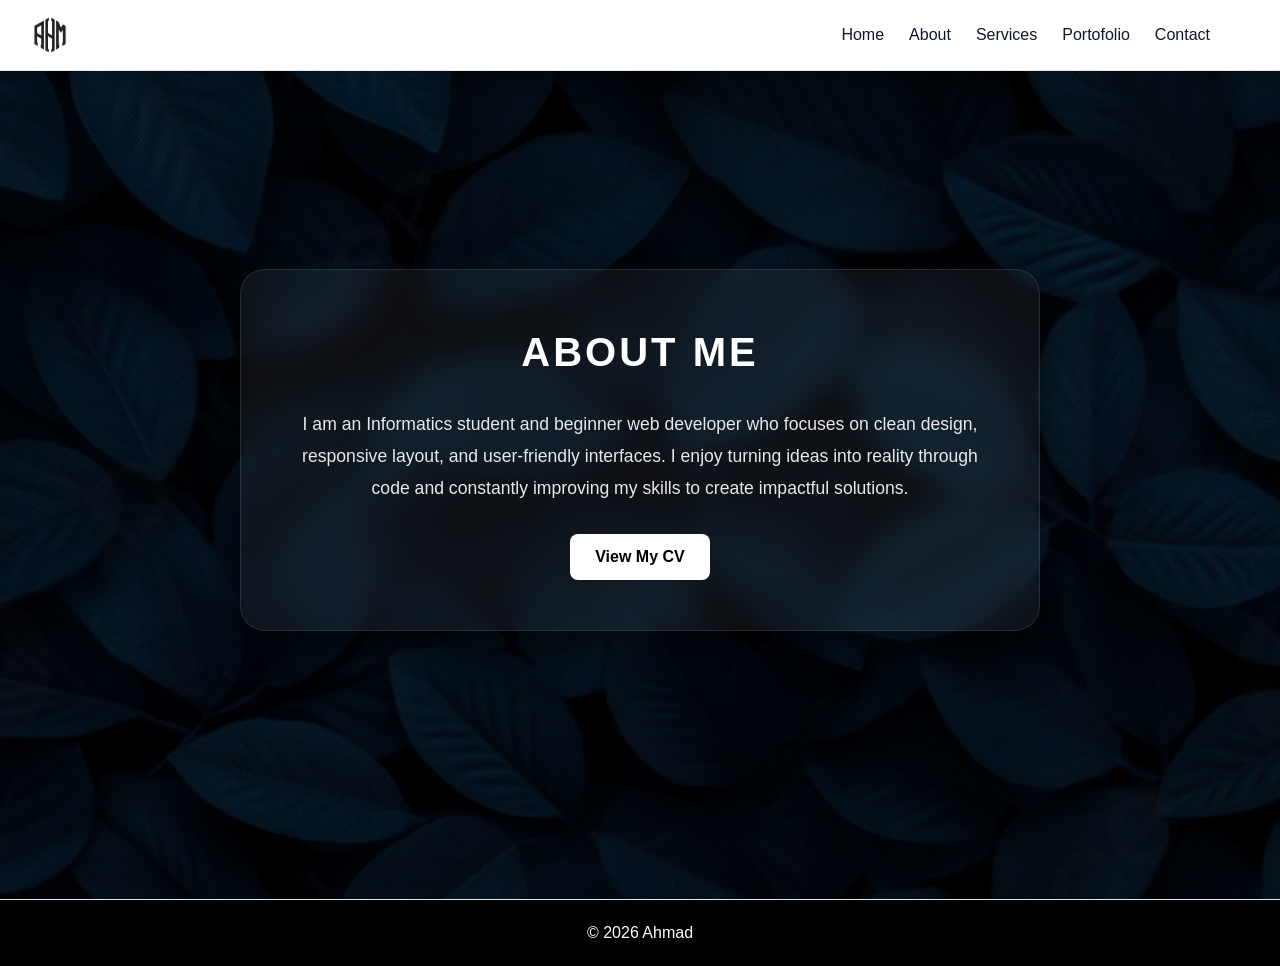
==== about.html @ b084a072 "First portfolio upload" ====
<!DOCTYPE html>
<html lang="id">
<head>
  <meta charset="UTF-8">
  <meta name="viewport" content="width=device-width, initial-scale=1.0">
  <title>Tentang Saya - Ahmad</title>
  <link rel="stylesheet" href="css/style.css">
</head>
<body>

<header class="header">
  <nav class="navbar">
    <div class="logo">
   <a href="index.html">
      <img src="image/ahmad logo.png" alt="Logo">
   </a>

  </div>
    <ul class="menu">
      <li><a href="index.html">Home</a></li>
      <li><a href="about.html">About</a></li>
      <li><a href="services.html">Services</a></li>
      <li><a href="portfolio.html">Portofolio</a></li>
      <li><a href="contact.html">Contact</a></li>
    </ul>
  </nav>
</header>

<section class="about-section">
    <div class="about-card">
        <h2>About Me</h2>
        <div class="about-text">
            <p> 
                I am an Informatics student and beginner web developer who focuses on clean design, 
                responsive layout, and user-friendly interfaces. I enjoy turning ideas into 
                reality through code and constantly improving my skills to create impactful solutions.
            
        </div>
        <a href="files/CV_AHMAD-ALALOUL-2026.pdf" target="_blank" class="btn-cv">View My CV</a>
    </div>
</section>

<footer>
  <p>© 2026 Ahmad</p>
</footer>

</body>
</html>
---- css/style.css ----
/* ===== 1. RESET & VARIABLE ===== */
* {
  margin: 0;
  padding: 0;
  box-sizing: border-box;
  font-family: 'Inter', 'Poppins', sans-serif;
}

body {
  line-height: 1.6;
  overflow-x: hidden;
  background: url(leaves\ picture.jpg);
  background-repeat: repeat ;
  background-size: 50%;
  
}

/* ===== 2. HEADER & NAVBAR ===== */
.header {
  width: 100%;
  background: #ffffff;
  border-bottom: 1px solid #e5e7eb;
  position: fixed;
  top: 0;
  z-index: 1000;
}

.navbar {
  max-width: 1250px;
  margin: auto;
  height: 70px;
  padding: 0 30px;
  display: flex;
  align-items: center;
  justify-content: space-between; /* Membagi ruang secara otomatis */
}
.logo img {
    height: 50px;
    display: block;
    margin-left: -20px; /* قيمة سالبة لتحريكه خارج الحدود قليلاً جهة اليسار */
}

/* ===== 3. SEARCH BAR ===== */


/* ===== 4. MENU & NAV LINKS ===== */
.menu {
  display: flex;
  list-style: none;
  gap: 25px;
  margin-left: auto; /* Mendorong menu ke kanan */
  margin-right: 25px;
}

.menu li a {
  text-decoration: none;
  color: #0f172a;
  font-weight: 500;
  transition: 0.3s;
}

.menu li a:hover {
  color: #2563eb;
}

/* ===== 5. BUTTONS ===== */
.btn-start {
  padding: 10px 22px;
  background-color: #4da3ff;
  color: #fff;
  border-radius: 25px;
  text-decoration: none;
  font-weight: 600;
  transition: 0.3s;
  white-space: nowrap;
}

.btn-start:hover {
  background-color: #2563eb;
  transform: translateY(-2px);
}

.btn-primary {
  margin-top: 20px;
  padding: 14px 34px;
  border-radius: 999px;
  border: none;
  background: #2563eb;
  color: white;
  font-size: 16px;
  font-weight: 600;
  cursor: pointer;
  transition: 0.3s;
}

/* ===== 6. HERO SECTION ===== */
.hero {
  min-height: 100vh;
  padding-top: 70px; /* Sesuai tinggi header */
  display: flex;
  flex-direction: column;
  align-items: center;
  justify-content: center;
  text-align: center;
  
              url("../image/leaves-picture.jpg"); 
  background-size: cover;
  background-position: center;
  color: #ffffff;
  background-repeat: no-repeat;
}

.hero-content {
  max-width: 700px;
  padding: 20px;
}

.gradient-text {
  font-size: 56px;
  font-weight: 700;
  background: linear-gradient(90deg, #9b5cff, #4cc9f0);
  background-size: 200% 200%;
  -webkit-background-clip: text;
  -webkit-text-fill-color: transparent;
  animation: gradientMove 4s ease infinite;
}

@keyframes gradientMove {
  0% { background-position: 0% 50%; }
  50% { background-position: 100% 50%; }
  100% { background-position: 0% 50%; }
}

/* ===== 7. SOCIAL SECTION ===== */
.find-me {
  margin-top: 40px;
}

.social-circle {
  margin-top: 15px;
  display: inline-flex;
  gap: 20px;
  background: white;
  padding: 12px 25px;
  border-radius: 50px;
  box-shadow: 0 4px 15px rgba(0,0,0,0.1);
}

.social-circle a {
  color: #2563eb;
  font-size: 20px;
  transition: transform 0.2s ease;
}

.social-circle a:hover {
  transform: scale(1.2);
  color: #000;
}

/* ===== 8. FOOTER ===== */
footer {
  padding: 30px;
  text-align: center;
  background: #f9fafb;
  border-top: 1px solid #e5e7eb;
}

.search-container{
  display: flex;
  align-items: center;
}

/* ===== 9. RESPONSIVE ===== */
@media (max-width: 992px) {
  .menu {
    display: none; /* Sebaiknya gunakan hamburger menu nantinya */
  }
  .search-container {
    width: 150px;
    size: 50px;
  }
}
.about-text {
  font-size: 30px;
  color: white;
  text-shadow: ;
}
/* 1. تعديل الخلفية عشان ما تتكرر وتغطي الشاشة كلها */
.hero {
  height: 100vh;
  background: linear-gradient(rgba(0,0,0,0.5), rgba(0,0,0,0.5)), url('../image/background.jpg'); /* تأكد من اسم صورتك */
  background-size: cover;
  background-position: center;
  display: flex;
  justify-content: center;
  align-items: center;
}

/* 2. تصميم الصندوق الشفاف (Glassmorphism) */
.contact-box {
  background: rgba(255, 255, 255, 0.1); /* شفافية */
  backdrop-filter: blur(10px); /* تغبيش للخلفية */
  padding: 40px;
  border-radius: 20px;
  border: 1px solid rgba(169, 46, 46, 0.2);
  width: 500px;
  color: white;
  text-align: center;
}

/* 3. ترتيب الحقول داخل الصندوق */
.row {
  display: flex;
  gap: 10px; /* مسافة بين الاسم والايميل */
  margin-bottom: 15px;
}

input, textarea {
  width: 100%;
  padding: 12px;
  background: rgba(255, 255, 255, 0.089);
  border: none;
  border-radius: 8px;
  color: white;
}

ul.menu{
  float: right;
  margin-left: auto;
}

.search-container input{
  background-color: #000;
  color: white;
}

/* 4. تجميل الزر */
.hero-btn {
  width: 100%;
  padding: 12px;
  background: white;
  color: black;
  border: none;
  border-radius: 8px;
  font-weight: bold;
  cursor: pointer;
}
/* تنسيق شبكة المشاريع */
.portfolio-grid {
    display: grid;
    grid-template-columns: repeat(auto-fit, minmax(300px, 1fr));
    gap: 25px;
    margin-top: 40px;
    padding: 20px;
}

/* تصميم الكرت الفخم */
.portfolio-card {
    background: rgba(255, 255, 255, 0.05);
    border-radius: 15px;
    overflow: hidden;
    border: 1px solid rgba(255, 255, 255, 0.1);
    backdrop-filter: blur(10px);
    transition: 0.4s;
}

.portfolio-card:hover {
    transform: translateY(-10px);
    border-color: rgba(255, 255, 255, 0.4);
    box-shadow: 0 10px 30px rgba(0,0,0,0.5);
}

.card-image img {
    width: 100%;
    height: 200px;
    object-fit: cover; /* لضمان عدم تمدد الصورة */
}

.card-info {
    padding: 20px;
    text-align: center;
    color: white;
}

.card-info h3 {
    margin-bottom: 10px;
    font-size: 1.4rem;
}

.card-info p {
    font-size: 0.9rem;
    opacity: 0.7;
}
/* --- تنسيق صفحة البورتفوليو الجديد --- */

.portfolio-section {
    min-height: 100vh;
    width: 100%;
    /* هنا نضع الخلفية ونمنع تكرارها */
    background: linear-gradient(rgba(0, 0, 0, 0.8), rgba(0, 0, 0, 0.8)), 
                url('../image/leaves picture.jpg') no-repeat center center fixed;
    background-size: cover; 
    padding: 100px 20px;
    display: flex;
    flex-direction: column;
    align-items: center;
}

.section-content {
    width: 100%;
    max-width: 1200px;
    text-align: center;
}

.section-content h2 {
    color: white;
    font-size: 3rem;
    margin-bottom: 40px;
    text-transform: uppercase;
}

/* تنسيق الشبكة والكروت */
.portfolio-grid {
    display: grid;
    grid-template-columns: repeat(auto-fit, minmax(300px, 1fr));
    gap: 30px;
}

.portfolio-card {
    background: rgba(255, 255, 255, 0.05);
    backdrop-filter: blur(15px);
    border-radius: 20px;
    border: 1px solid rgba(255, 255, 255, 0.1);
    overflow: hidden;
    transition: 0.4s;
}

.portfolio-card:hover {
    transform: translateY(-10px);
    border-color: rgba(255, 255, 255, 0.3);
}

.card-image img {
    width: 100%;
    height: 220px;
    object-fit: cover; /* يمنع تشوه الصورة */
}

.card-info {
    padding: 20px;
    color: white;
}

.card-info h3 {
    margin-bottom: 10px;
    font-size: 1.4rem;
}

.card-info p {
    font-size: 0.9rem;
    opacity: 0.7;
}

/* تصفير هوامش الفوتر لمنع ظهور الفراغ الأبيض */
footer {
    background: #000;
    color: white;
    padding: 20px;
    margin-top: -1px; /* لضمان عدم وجود فراغ بين القسم والفوتر */
}
.service-grid {
    display: grid;
    grid-template-columns: repeat(auto-fit, minmax(300px, 1fr));
    gap: 30px;
    width: 100%;
    max-width: 1200px;
}

.service-card {
    background: rgba(255, 255, 255, 0.05); /* تأثير زجاجي */
    backdrop-filter: blur(15px);
    padding: 40px;
    border-radius: 20px;
    border: 1px solid rgba(255, 255, 255, 0.1);
    color: white;
    text-align: center;
    transition: 0.3s;
}

.service-card:hover {
    transform: translateY(-10px);
    background: rgba(255, 255, 255, 0.1);
}

.service-card h3 {
    font-size: 1.5rem;
    margin-bottom: 15px;
    color: #fff;
}

.service-card p {
    font-size: 1rem;
    opacity: 0.8;
    line-height: 1.6;
}
/* --- تنسيق صفحة About Me --- */

.about-section {
    min-height: 100vh;
    width: 100%;
    /* منع تكرار الخلفية وجعلها تغطي الشاشة بالكامل */
    background: linear-gradient(rgba(0, 0, 0, 0.8), rgba(0, 0, 0, 0.8)), 
                url('../image/leaves picture.jpg') no-repeat center center fixed;
    background-size: cover;
    display: flex;
    justify-content: center;
    align-items: center;
    padding: 80px 20px;
}

.about-card {
    background: rgba(255, 255, 255, 0.05); /* تأثير الزجاج */
    backdrop-filter: blur(15px);
    padding: 50px;
    border-radius: 25px;
    border: 1px solid rgba(255, 255, 255, 0.1);
    max-width: 800px;
    text-align: center;
    color: white;
    box-shadow: 0 20px 40px rgba(0,0,0,0.5);
}

.about-card h2 {
    font-size: 2.5rem;
    margin-bottom: 25px;
    text-transform: uppercase;
    letter-spacing: 3px;
}

.about-text p {
    font-size: 1.1rem;
    line-height: 1.8;
    opacity: 0.9;
    margin-bottom: 30px;
}

.btn-cv {
    display: inline-block;
    padding: 10px 25px;
    background: #fff;
    color: #000;
    text-decoration: none;
    border-radius: 8px;
    font-weight: bold;
    transition: 0.3s;
}

.btn-cv:hover {
    background: #ccc;
    transform: scale(1.05);
}
/* تنسيق الحاوية */
.search-container {
    position: relative;
    background: rgba(255, 255, 255, 0.07); /* شفافية خفيفة */
    backdrop-filter: blur(10px); /* تغبيش الخلفية خلف البحث */
    border: 1px solid rgba(255, 255, 255, 0.1);
    border-radius: 20px;
    padding: 5px 15px;
    display: flex;
    align-items: center;
    transition: 0.3s;
}

/* عند الضغط على البحث */
.search-container:focus-within {
    width: 300px; /* يتوسع قليلاً عند الكتابة */
    background: rgba(255, 255, 255, 0.15);
    border-color: #4f46e5; /* لون أزرق براند */
}

/* قائمة النتائج المنسدلة */
.search-results {
    position: absolute;
    top: 110%;
    right: 0;
    width: 100%;
    background: #1a1a1a;
    border-radius: 12px;
    overflow: hidden;
    display: none; /* مخفية افتراضياً */
    box-shadow: 0 10px 30px rgba(0,0,0,0.5);
    z-index: 1000;
}

.result-item {
    padding: 12px 15px;
    color: white;
    border-bottom: 1px solid #333;
    cursor: pointer;
    text-align: right;
}

.result-item:hover {
    background: #4f46e5;
}
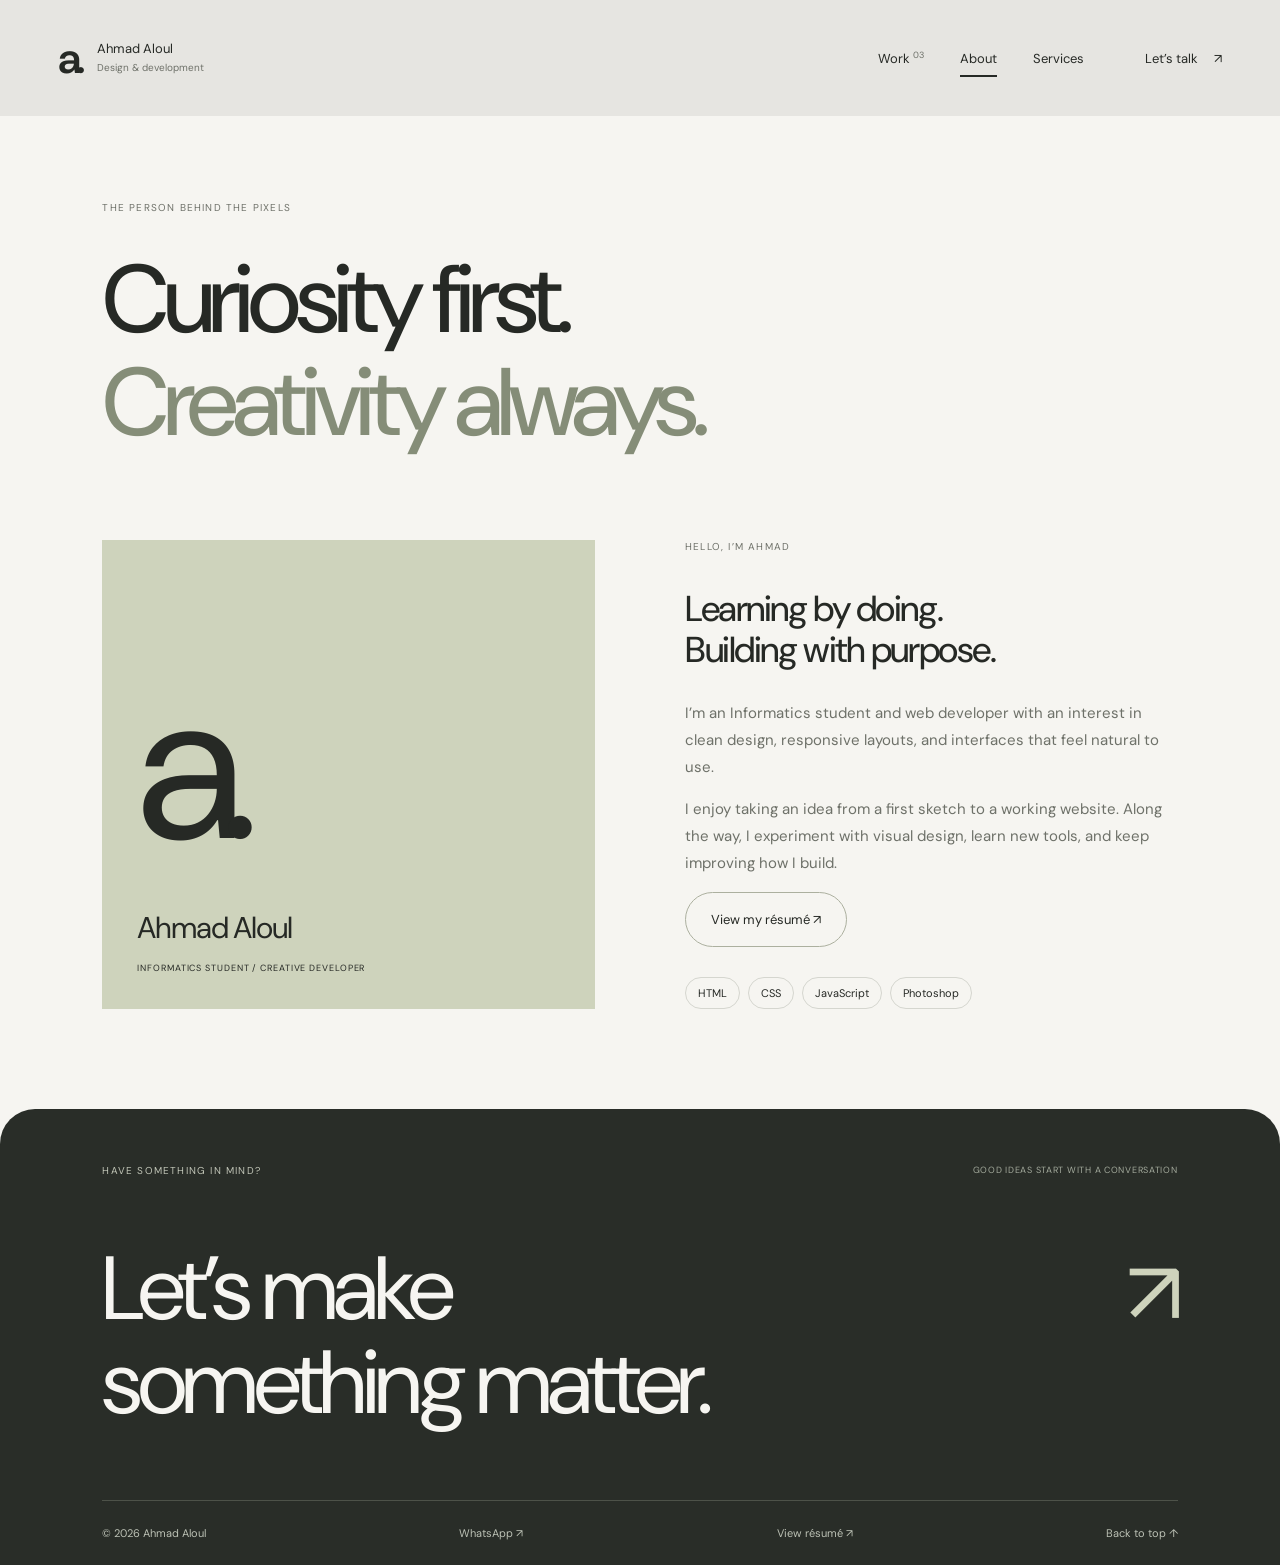
==== commit 92cde902: "Add files via upload" ====
--- a/about.html
+++ b/about.html
@@ -1,48 +1 @@
-<!DOCTYPE html>
-<html lang="id">
-<head>
-  <meta charset="UTF-8">
-  <meta name="viewport" content="width=device-width, initial-scale=1.0">
-  <title>Tentang Saya - Ahmad</title>
-  <link rel="stylesheet" href="css/style.css">
-</head>
-<body>
-
-<header class="header">
-  <nav class="navbar">
-    <div class="logo">
-   <a href="index.html">
-      <img src="image/ahmad logo.png" alt="Logo">
-   </a>
-
-  </div>
-    <ul class="menu">
-      <li><a href="index.html">Home</a></li>
-      <li><a href="about.html">About</a></li>
-      <li><a href="services.html">Services</a></li>
-      <li><a href="portfolio.html">Portofolio</a></li>
-      <li><a href="contact.html">Contact</a></li>
-    </ul>
-  </nav>
-</header>
-
-<section class="about-section">
-    <div class="about-card">
-        <h2>About Me</h2>
-        <div class="about-text">
-            <p> 
-                I am an Informatics student and beginner web developer who focuses on clean design, 
-                responsive layout, and user-friendly interfaces. I enjoy turning ideas into 
-                reality through code and constantly improving my skills to create impactful solutions.
-            
-        </div>
-        <a href="files/CV_AHMAD-ALALOUL-2026.pdf" target="_blank" class="btn-cv">View My CV</a>
-    </div>
-</section>
-
-<footer>
-  <p>© 2026 Ahmad</p>
-</footer>
-
-</body>
-</html>+<!DOCTYPE html><html lang="en"><head><meta charset="UTF-8"><meta name="viewport" content="width=device-width, initial-scale=1"><meta name="description" content="Ahmad Aloul — Informatics student, web developer and visual thinker. Explore selected work in web and visual design."><meta name="theme-color" content="#e6e5e1"><title>Ahmad Aloul — About</title><link rel="icon" href="image/ahmad logo.png"><link rel="stylesheet" href="css/style.css"><script src="js/script.js" defer></script></head><body id="top"><a class="skip-link" href="#main">Skip to content</a><header class="header"><a class="brand" href="index.html" aria-label="Ahmad Aloul home"><span class="brand-mark">a.</span><span>Ahmad Aloul<br><small>Design & development</small></span></a><button class="menu-toggle" aria-expanded="false" aria-controls="navigation">Menu <span>+</span></button><nav id="navigation" aria-label="Main navigation"><a href="portfolio.html">Work <sup>03</sup></a><a href="about.html">About</a><a href="services.html">Services</a><a href="contact.html">Let’s talk <span>↗</span></a></nav></header><main id="main"><section class="page-intro section-pad"><p class="eyebrow">THE PERSON BEHIND THE PIXELS</p><h1>Curiosity first.<br><em>Creativity always.</em></h1></section><section class="about-body section-pad"><div class="identity-panel"><span class="identity-initial">a.</span><p>Ahmad Aloul</p><span>INFORMATICS STUDENT / CREATIVE DEVELOPER</span></div><div class="about-copy"><p class="eyebrow">HELLO, I’M AHMAD</p><h2>Learning by doing.<br>Building with purpose.</h2><p>I’m an Informatics student and web developer with an interest in clean design, responsive layouts, and interfaces that feel natural to use.</p><p>I enjoy taking an idea from a first sketch to a working website. Along the way, I experiment with visual design, learn new tools, and keep improving how I build.</p><a class="pill" href="files/CV_AHMAD-ALALOUL-2026.pdf" target="_blank" rel="noopener">View my résumé ↗</a><div class="skill-tags"><span>HTML</span><span>CSS</span><span>JavaScript</span><span>Photoshop</span></div></div></section></main><footer id="contact"><div class="footer-top"><p class="eyebrow">HAVE SOMETHING IN MIND?</p><span>GOOD IDEAS START WITH A CONVERSATION</span></div><a class="contact-title" href="contact.html">Let’s make<br>something matter.<span>↗</span></a><div class="footer-bottom"><span>© <span data-year>2026</span> Ahmad Aloul</span><a href="https://wa.me/6282296861147" target="_blank" rel="noopener noreferrer">WhatsApp ↗</a><a href="files/CV_AHMAD-ALALOUL-2026.pdf" target="_blank" rel="noopener">View résumé ↗</a><a href="#top">Back to top ↑</a></div></footer></body></html>
--- a/css/style.css
+++ b/css/style.css
@@ -1,506 +1,2 @@
-/* ===== 1. RESET & VARIABLE ===== */
-* {
-  margin: 0;
-  padding: 0;
-  box-sizing: border-box;
-  font-family: 'Inter', 'Poppins', sans-serif;
-}
-
-body {
-  line-height: 1.6;
-  overflow-x: hidden;
-  background: url(leaves\ picture.jpg);
-  background-repeat: repeat ;
-  background-size: 50%;
-  
-}
-
-/* ===== 2. HEADER & NAVBAR ===== */
-.header {
-  width: 100%;
-  background: #ffffff;
-  border-bottom: 1px solid #e5e7eb;
-  position: fixed;
-  top: 0;
-  z-index: 1000;
-}
-
-.navbar {
-  max-width: 1250px;
-  margin: auto;
-  height: 70px;
-  padding: 0 30px;
-  display: flex;
-  align-items: center;
-  justify-content: space-between; /* Membagi ruang secara otomatis */
-}
-.logo img {
-    height: 50px;
-    display: block;
-    margin-left: -20px; /* قيمة سالبة لتحريكه خارج الحدود قليلاً جهة اليسار */
-}
-
-/* ===== 3. SEARCH BAR ===== */
-
-
-/* ===== 4. MENU & NAV LINKS ===== */
-.menu {
-  display: flex;
-  list-style: none;
-  gap: 25px;
-  margin-left: auto; /* Mendorong menu ke kanan */
-  margin-right: 25px;
-}
-
-.menu li a {
-  text-decoration: none;
-  color: #0f172a;
-  font-weight: 500;
-  transition: 0.3s;
-}
-
-.menu li a:hover {
-  color: #2563eb;
-}
-
-/* ===== 5. BUTTONS ===== */
-.btn-start {
-  padding: 10px 22px;
-  background-color: #4da3ff;
-  color: #fff;
-  border-radius: 25px;
-  text-decoration: none;
-  font-weight: 600;
-  transition: 0.3s;
-  white-space: nowrap;
-}
-
-.btn-start:hover {
-  background-color: #2563eb;
-  transform: translateY(-2px);
-}
-
-.btn-primary {
-  margin-top: 20px;
-  padding: 14px 34px;
-  border-radius: 999px;
-  border: none;
-  background: #2563eb;
-  color: white;
-  font-size: 16px;
-  font-weight: 600;
-  cursor: pointer;
-  transition: 0.3s;
-}
-
-/* ===== 6. HERO SECTION ===== */
-.hero {
-  min-height: 100vh;
-  padding-top: 70px; /* Sesuai tinggi header */
-  display: flex;
-  flex-direction: column;
-  align-items: center;
-  justify-content: center;
-  text-align: center;
-  
-              url("../image/leaves-picture.jpg"); 
-  background-size: cover;
-  background-position: center;
-  color: #ffffff;
-  background-repeat: no-repeat;
-}
-
-.hero-content {
-  max-width: 700px;
-  padding: 20px;
-}
-
-.gradient-text {
-  font-size: 56px;
-  font-weight: 700;
-  background: linear-gradient(90deg, #9b5cff, #4cc9f0);
-  background-size: 200% 200%;
-  -webkit-background-clip: text;
-  -webkit-text-fill-color: transparent;
-  animation: gradientMove 4s ease infinite;
-}
-
-@keyframes gradientMove {
-  0% { background-position: 0% 50%; }
-  50% { background-position: 100% 50%; }
-  100% { background-position: 0% 50%; }
-}
-
-/* ===== 7. SOCIAL SECTION ===== */
-.find-me {
-  margin-top: 40px;
-}
-
-.social-circle {
-  margin-top: 15px;
-  display: inline-flex;
-  gap: 20px;
-  background: white;
-  padding: 12px 25px;
-  border-radius: 50px;
-  box-shadow: 0 4px 15px rgba(0,0,0,0.1);
-}
-
-.social-circle a {
-  color: #2563eb;
-  font-size: 20px;
-  transition: transform 0.2s ease;
-}
-
-.social-circle a:hover {
-  transform: scale(1.2);
-  color: #000;
-}
-
-/* ===== 8. FOOTER ===== */
-footer {
-  padding: 30px;
-  text-align: center;
-  background: #f9fafb;
-  border-top: 1px solid #e5e7eb;
-}
-
-.search-container{
-  display: flex;
-  align-items: center;
-}
-
-/* ===== 9. RESPONSIVE ===== */
-@media (max-width: 992px) {
-  .menu {
-    display: none; /* Sebaiknya gunakan hamburger menu nantinya */
-  }
-  .search-container {
-    width: 150px;
-    size: 50px;
-  }
-}
-.about-text {
-  font-size: 30px;
-  color: white;
-  text-shadow: ;
-}
-/* 1. تعديل الخلفية عشان ما تتكرر وتغطي الشاشة كلها */
-.hero {
-  height: 100vh;
-  background: linear-gradient(rgba(0,0,0,0.5), rgba(0,0,0,0.5)), url('../image/background.jpg'); /* تأكد من اسم صورتك */
-  background-size: cover;
-  background-position: center;
-  display: flex;
-  justify-content: center;
-  align-items: center;
-}
-
-/* 2. تصميم الصندوق الشفاف (Glassmorphism) */
-.contact-box {
-  background: rgba(255, 255, 255, 0.1); /* شفافية */
-  backdrop-filter: blur(10px); /* تغبيش للخلفية */
-  padding: 40px;
-  border-radius: 20px;
-  border: 1px solid rgba(169, 46, 46, 0.2);
-  width: 500px;
-  color: white;
-  text-align: center;
-}
-
-/* 3. ترتيب الحقول داخل الصندوق */
-.row {
-  display: flex;
-  gap: 10px; /* مسافة بين الاسم والايميل */
-  margin-bottom: 15px;
-}
-
-input, textarea {
-  width: 100%;
-  padding: 12px;
-  background: rgba(255, 255, 255, 0.089);
-  border: none;
-  border-radius: 8px;
-  color: white;
-}
-
-ul.menu{
-  float: right;
-  margin-left: auto;
-}
-
-.search-container input{
-  background-color: #000;
-  color: white;
-}
-
-/* 4. تجميل الزر */
-.hero-btn {
-  width: 100%;
-  padding: 12px;
-  background: white;
-  color: black;
-  border: none;
-  border-radius: 8px;
-  font-weight: bold;
-  cursor: pointer;
-}
-/* تنسيق شبكة المشاريع */
-.portfolio-grid {
-    display: grid;
-    grid-template-columns: repeat(auto-fit, minmax(300px, 1fr));
-    gap: 25px;
-    margin-top: 40px;
-    padding: 20px;
-}
-
-/* تصميم الكرت الفخم */
-.portfolio-card {
-    background: rgba(255, 255, 255, 0.05);
-    border-radius: 15px;
-    overflow: hidden;
-    border: 1px solid rgba(255, 255, 255, 0.1);
-    backdrop-filter: blur(10px);
-    transition: 0.4s;
-}
-
-.portfolio-card:hover {
-    transform: translateY(-10px);
-    border-color: rgba(255, 255, 255, 0.4);
-    box-shadow: 0 10px 30px rgba(0,0,0,0.5);
-}
-
-.card-image img {
-    width: 100%;
-    height: 200px;
-    object-fit: cover; /* لضمان عدم تمدد الصورة */
-}
-
-.card-info {
-    padding: 20px;
-    text-align: center;
-    color: white;
-}
-
-.card-info h3 {
-    margin-bottom: 10px;
-    font-size: 1.4rem;
-}
-
-.card-info p {
-    font-size: 0.9rem;
-    opacity: 0.7;
-}
-/* --- تنسيق صفحة البورتفوليو الجديد --- */
-
-.portfolio-section {
-    min-height: 100vh;
-    width: 100%;
-    /* هنا نضع الخلفية ونمنع تكرارها */
-    background: linear-gradient(rgba(0, 0, 0, 0.8), rgba(0, 0, 0, 0.8)), 
-                url('../image/leaves picture.jpg') no-repeat center center fixed;
-    background-size: cover; 
-    padding: 100px 20px;
-    display: flex;
-    flex-direction: column;
-    align-items: center;
-}
-
-.section-content {
-    width: 100%;
-    max-width: 1200px;
-    text-align: center;
-}
-
-.section-content h2 {
-    color: white;
-    font-size: 3rem;
-    margin-bottom: 40px;
-    text-transform: uppercase;
-}
-
-/* تنسيق الشبكة والكروت */
-.portfolio-grid {
-    display: grid;
-    grid-template-columns: repeat(auto-fit, minmax(300px, 1fr));
-    gap: 30px;
-}
-
-.portfolio-card {
-    background: rgba(255, 255, 255, 0.05);
-    backdrop-filter: blur(15px);
-    border-radius: 20px;
-    border: 1px solid rgba(255, 255, 255, 0.1);
-    overflow: hidden;
-    transition: 0.4s;
-}
-
-.portfolio-card:hover {
-    transform: translateY(-10px);
-    border-color: rgba(255, 255, 255, 0.3);
-}
-
-.card-image img {
-    width: 100%;
-    height: 220px;
-    object-fit: cover; /* يمنع تشوه الصورة */
-}
-
-.card-info {
-    padding: 20px;
-    color: white;
-}
-
-.card-info h3 {
-    margin-bottom: 10px;
-    font-size: 1.4rem;
-}
-
-.card-info p {
-    font-size: 0.9rem;
-    opacity: 0.7;
-}
-
-/* تصفير هوامش الفوتر لمنع ظهور الفراغ الأبيض */
-footer {
-    background: #000;
-    color: white;
-    padding: 20px;
-    margin-top: -1px; /* لضمان عدم وجود فراغ بين القسم والفوتر */
-}
-.service-grid {
-    display: grid;
-    grid-template-columns: repeat(auto-fit, minmax(300px, 1fr));
-    gap: 30px;
-    width: 100%;
-    max-width: 1200px;
-}
-
-.service-card {
-    background: rgba(255, 255, 255, 0.05); /* تأثير زجاجي */
-    backdrop-filter: blur(15px);
-    padding: 40px;
-    border-radius: 20px;
-    border: 1px solid rgba(255, 255, 255, 0.1);
-    color: white;
-    text-align: center;
-    transition: 0.3s;
-}
-
-.service-card:hover {
-    transform: translateY(-10px);
-    background: rgba(255, 255, 255, 0.1);
-}
-
-.service-card h3 {
-    font-size: 1.5rem;
-    margin-bottom: 15px;
-    color: #fff;
-}
-
-.service-card p {
-    font-size: 1rem;
-    opacity: 0.8;
-    line-height: 1.6;
-}
-/* --- تنسيق صفحة About Me --- */
-
-.about-section {
-    min-height: 100vh;
-    width: 100%;
-    /* منع تكرار الخلفية وجعلها تغطي الشاشة بالكامل */
-    background: linear-gradient(rgba(0, 0, 0, 0.8), rgba(0, 0, 0, 0.8)), 
-                url('../image/leaves picture.jpg') no-repeat center center fixed;
-    background-size: cover;
-    display: flex;
-    justify-content: center;
-    align-items: center;
-    padding: 80px 20px;
-}
-
-.about-card {
-    background: rgba(255, 255, 255, 0.05); /* تأثير الزجاج */
-    backdrop-filter: blur(15px);
-    padding: 50px;
-    border-radius: 25px;
-    border: 1px solid rgba(255, 255, 255, 0.1);
-    max-width: 800px;
-    text-align: center;
-    color: white;
-    box-shadow: 0 20px 40px rgba(0,0,0,0.5);
-}
-
-.about-card h2 {
-    font-size: 2.5rem;
-    margin-bottom: 25px;
-    text-transform: uppercase;
-    letter-spacing: 3px;
-}
-
-.about-text p {
-    font-size: 1.1rem;
-    line-height: 1.8;
-    opacity: 0.9;
-    margin-bottom: 30px;
-}
-
-.btn-cv {
-    display: inline-block;
-    padding: 10px 25px;
-    background: #fff;
-    color: #000;
-    text-decoration: none;
-    border-radius: 8px;
-    font-weight: bold;
-    transition: 0.3s;
-}
-
-.btn-cv:hover {
-    background: #ccc;
-    transform: scale(1.05);
-}
-/* تنسيق الحاوية */
-.search-container {
-    position: relative;
-    background: rgba(255, 255, 255, 0.07); /* شفافية خفيفة */
-    backdrop-filter: blur(10px); /* تغبيش الخلفية خلف البحث */
-    border: 1px solid rgba(255, 255, 255, 0.1);
-    border-radius: 20px;
-    padding: 5px 15px;
-    display: flex;
-    align-items: center;
-    transition: 0.3s;
-}
-
-/* عند الضغط على البحث */
-.search-container:focus-within {
-    width: 300px; /* يتوسع قليلاً عند الكتابة */
-    background: rgba(255, 255, 255, 0.15);
-    border-color: #4f46e5; /* لون أزرق براند */
-}
-
-/* قائمة النتائج المنسدلة */
-.search-results {
-    position: absolute;
-    top: 110%;
-    right: 0;
-    width: 100%;
-    background: #1a1a1a;
-    border-radius: 12px;
-    overflow: hidden;
-    display: none; /* مخفية افتراضياً */
-    box-shadow: 0 10px 30px rgba(0,0,0,0.5);
-    z-index: 1000;
-}
-
-.result-item {
-    padding: 12px 15px;
-    color: white;
-    border-bottom: 1px solid #333;
-    cursor: pointer;
-    text-align: right;
-}
-
-.result-item:hover {
-    background: #4f46e5;
-}+@import url('https://fonts.googleapis.com/css2?family=DM+Sans:wght@400;450;500;550;600;700&display=swap');
+:root{--paper:#f6f5f1;--ink:#262925;--muted:#6e7169;--olive:#ced3bc;--line:#d5d6cf}*{box-sizing:border-box}html{scroll-behavior:smooth;scroll-padding-top:30px}body{margin:0;background:var(--paper);color:var(--ink);font-family:"DM Sans",Arial,sans-serif;-webkit-font-smoothing:antialiased}a{color:inherit;text-decoration:none}button,input,textarea{font:inherit}button,a,input,textarea{-webkit-tap-highlight-color:transparent}a:focus-visible,button:focus-visible,input:focus-visible,textarea:focus-visible{outline:2px solid #627044;outline-offset:6px}::selection{background:var(--olive)}.skip-link{position:fixed;top:-100px;z-index:10;padding:15px;background:white}.skip-link:focus{top:10px}.header{padding:28px 4.5%;display:flex;align-items:center;justify-content:space-between;background:#e6e5e1}.brand{display:flex;align-items:center;gap:12px;font-size:13px;line-height:1.4}.brand-mark{font-size:43px;letter-spacing:-5px;margin-right:5px;font-weight:600}.brand small{font-size:10px;color:var(--muted)}nav{display:flex;gap:36px;align-items:center;font-size:13px}nav a{position:relative;padding:10px 0}nav a:after{content:"";position:absolute;bottom:0;left:0;width:0;height:2px;background:var(--ink);transition:width .25s}nav a:hover:after,nav a[aria-current=page]:after{width:100%}nav sup{font-size:9px;color:var(--muted)}nav a:last-child{margin-left:25px}nav a span{margin-left:13px}.menu-toggle{display:none}.hero{background:#e6e5e1;padding:25px 4.5% 0;overflow:hidden}.hero-topline,.hero-bottom{display:flex;justify-content:space-between;gap:18px;font-size:10px;letter-spacing:.08em}.availability{display:flex;align-items:center;gap:8px;letter-spacing:0}.availability i{width:6px;height:6px;border-radius:50%;background:#6b7957}.hero-main{display:grid;grid-template-columns:1fr 1.3fr 1fr;align-items:center;min-height:330px;padding-top:18px}.hero-intro p{font-size:clamp(24px,2.7vw,42px);line-height:1.12;letter-spacing:-.04em}.small-arrow{font-size:36px}.hero-side{justify-self:end;font-size:13px;line-height:1.8;margin-top:80px}.hero-side>span{color:var(--muted)}.hero-monogram{justify-self:center;position:relative;font-size:230px;font-weight:500;line-height:1;letter-spacing:-25px;width:250px;text-align:center;transform:rotate(-9deg);color:#434b3c}.hero-monogram>span:first-child{color:#838d70}.orbit{position:absolute;width:290px;height:160px;border:1px solid #a5aa9b;border-radius:50%;left:-20px;top:50px;transform:rotate(-36deg);pointer-events:none}.orbit-label{position:absolute;font-size:8px;letter-spacing:.2em;left:30px;bottom:-26px;transform:rotate(9deg);white-space:nowrap}.name-wrap{margin-top:44px}h1,h2,h3,p{margin-top:0}.name-wrap h1{font-size:clamp(70px,14.6vw,260px);font-weight:450;letter-spacing:-.075em;line-height:1.04;margin:0 0 25px;white-space:nowrap}.name-wrap h1>span{font-size:22px;vertical-align:top;display:inline-block;margin:25px 0 0 15px;letter-spacing:0}.hero-bottom{border-top:1px solid #bfc1b8;padding:24px 0}.hero-bottom a{display:flex;gap:45px}.section-pad{padding:100px 8%}.eyebrow{font-size:10px;letter-spacing:.12em;color:var(--muted);margin-bottom:35px}.intro-grid{display:grid;grid-template-columns:1.7fr 1fr;gap:70px}.intro h2,.services-strip h2{font-size:clamp(30px,4vw,62px);font-weight:450;letter-spacing:-.045em;line-height:1.15}em{font-style:normal;color:#858d78}.intro-grid p,.about-copy>p:not(.eyebrow),.contact-layout p{font-size:15px;line-height:1.8;color:var(--muted)}.round-link{display:flex;justify-content:space-between;border-bottom:1px solid var(--line);padding:20px 0;font-size:13px}.round-link span{font-size:22px}.work{padding-top:40px}.section-heading{display:flex;align-items:end;justify-content:space-between;margin-bottom:40px;gap:30px}.section-heading .eyebrow{margin-bottom:16px}.section-heading h2{font-size:clamp(36px,5vw,72px);font-weight:450;letter-spacing:-.055em;margin:0}.count{font-size:14px;vertical-align:top;letter-spacing:0;margin-left:15px}.section-note{font-size:12px;color:var(--muted);line-height:1.6}.project-grid{display:grid;grid-template-columns:1fr 1fr;gap:50px 30px}.project:first-child{grid-column:1/-1}.project-image{position:relative;background:#dfded7;padding:35px;overflow:hidden;aspect-ratio:1.38}.project:first-child .project-image{aspect-ratio:2.1;background:#d3d4c8;padding:50px 10%}.project-image img{width:100%;height:100%;object-fit:contain;display:block;transition:transform .6s}.project:hover img{transform:scale(1.035)}.project-2 .project-image{background:#dcd5ca}.project-3 .project-image{background:#d4dad8}.project-view{position:absolute;right:20px;bottom:20px;font-size:11px;padding:13px 17px;background:var(--paper);border-radius:30px;transition:background .2s}.project:hover .project-view{background:var(--olive)}.project-caption{display:flex;justify-content:space-between;align-items:center;gap:12px;border-bottom:1px solid var(--line);padding:22px 0}.project-caption h3{font-size:19px;font-weight:500;letter-spacing:-.03em;margin:0}.project-caption>span{font-size:10px;color:var(--muted)}.project-caption>span>span{margin-left:20px}.services-strip{padding-top:30px}.services-strip>a{display:flex;align-items:center;justify-content:space-between;gap:25px}.services-strip h2{margin-bottom:0}.circle-arrow{display:grid;place-items:center;min-width:90px;height:90px;border-radius:50%;background:var(--olive);font-size:30px;transition:transform .3s}.services-strip a:hover .circle-arrow{transform:rotate(45deg)}footer{background:#292d28;color:var(--paper);padding:55px 8% 25px;border-radius:35px 35px 0 0}.footer-top{display:flex;justify-content:space-between;gap:20px}.footer-top .eyebrow{color:#c1c5b7}.footer-top>span{font-size:9px;color:#a3aa9c;letter-spacing:.08em}.contact-title{position:relative;display:block;font-size:clamp(42px,7vw,105px);line-height:1.05;letter-spacing:-.05em;padding:30px 0 70px}.contact-title>span{position:absolute;right:0;top:35px;color:var(--olive)}.footer-bottom{display:flex;justify-content:space-between;gap:20px;font-size:11px;color:#bcc1b5;border-top:1px solid #4d5249;padding-top:25px}.page-intro{padding-top:85px;padding-bottom:65px}.page-intro h1{font-size:clamp(48px,7.5vw,110px);font-weight:450;line-height:1.07;letter-spacing:-.06em;margin:0}.about-body{display:grid;grid-template-columns:1fr 1fr;gap:90px;padding-top:20px}.identity-panel{background:var(--olive);padding:35px;min-height:440px;display:flex;flex-direction:column;justify-content:end}.identity-initial{font-size:210px;letter-spacing:-.1em;line-height:1.2}.identity-panel p{font-size:30px;letter-spacing:-.04em;margin:15px 0}.identity-panel>span:last-child{font-size:9px;letter-spacing:.1em}.about-copy h2,.contact-layout h2{font-size:36px;line-height:1.15;font-weight:450;letter-spacing:-.04em}.pill{display:inline-block;padding:18px 25px;border:1px solid #acb09f;border-radius:50px;font-size:13px;background:transparent;color:var(--ink);cursor:pointer;transition:background .2s}.pill:hover{background:var(--olive)}.skill-tags{display:flex;gap:8px;flex-wrap:wrap;margin-top:30px}.skill-tags span{font-size:11px;padding:8px 12px;border:1px solid var(--line);border-radius:20px}.service-list{padding-top:0}.service-list article{display:grid;grid-template-columns:50px 1.1fr 1fr;gap:35px;border-top:1px solid var(--line);padding:40px 0}.service-list article>span{font-size:12px;color:var(--muted)}.service-list h2{font-size:33px;font-weight:450;letter-spacing:-.04em}.service-list p{font-size:14px;color:var(--muted);line-height:1.8}.contact-layout{display:grid;grid-template-columns:1fr 1.2fr;gap:100px;padding-top:15px}.contact-note{font-size:12px!important;margin-top:25px;max-width:320px}form label{display:block;font-size:14px;border-top:1px solid var(--line);padding-top:24px}input,textarea{display:block;width:100%;background:transparent;color:var(--ink);border:0;padding:20px 0 30px;resize:vertical;font-size:16px}form .pill{margin-top:15px}@media(min-width:1600px){body{max-width:2000px;margin:auto}}@media(max-width:760px){.header{padding:20px 6%;position:relative;z-index:5}.menu-toggle{display:flex;gap:20px;border:0;background:transparent;font-size:13px;padding:12px 0}.menu-toggle span{font-size:20px;line-height:16px}nav{display:none;position:absolute;top:100%;left:0;right:0;background:#e6e5e1;padding:20px 6% 35px;flex-direction:column;align-items:start;gap:12px;border-bottom:1px solid var(--line)}nav.is-open{display:flex}nav a:last-child{margin-left:0}.hero{padding:25px 6% 0}.hero-topline{font-size:8px}.hero-topline>span:first-child{max-width:130px;line-height:1.7}.hero-main{grid-template-columns:1fr 1fr;min-height:280px;gap:15px}.hero-intro p{font-size:27px}.hero-monogram{font-size:155px;width:160px;letter-spacing:-18px}.orbit{width:180px;height:110px;left:-10px;top:25px}.orbit-label{font-size:6px;left:0;bottom:-20px}.hero-side{display:none}.name-wrap{margin-top:10px}.name-wrap h1{font-size:14.1vw;margin-bottom:25px}.name-wrap h1>span{font-size:12px;margin:5px 0 0 8px}.hero-bottom{font-size:8px;padding:20px 0}.hero-bottom>span:last-child{display:none}.hero-bottom a{gap:20px}.section-pad{padding:65px 6%}.intro-grid,.about-body,.contact-layout{grid-template-columns:1fr;gap:25px}.intro h2{font-size:35px}.intro-grid p{max-width:450px}.section-heading{align-items:start;flex-direction:column;gap:15px}.section-note{font-size:11px}.project-grid{grid-template-columns:1fr;gap:30px}.project:first-child{grid-column:auto}.project-image,.project:first-child .project-image{aspect-ratio:1.25;padding:22px}.project-caption h3{font-size:19px}.project-caption>span{font-size:9px}.project-caption>span>span{margin-left:10px}.services-strip{padding-top:0}.services-strip h2{font-size:29px}.circle-arrow{min-width:62px;height:62px;font-size:24px}footer{padding:40px 6% 25px;border-radius:24px 24px 0 0}.footer-top>span{display:none}.contact-title{font-size:11vw;padding:15px 0 50px}.contact-title>span{top:15px}.footer-bottom{flex-wrap:wrap;gap:20px;font-size:10px}.footer-bottom>span{width:100%}.page-intro{padding-top:55px;padding-bottom:40px}.page-intro h1{font-size:13vw}.about-body,.contact-layout{padding-top:10px}.identity-panel{min-height:340px}.service-list{padding-top:10px}.service-list article{grid-template-columns:30px 1fr;gap:15px}.service-list article p{grid-column:2}.service-list h2{font-size:27px;margin:0}}@media(prefers-reduced-motion:reduce){html{scroll-behavior:auto}*,*:before,*:after{transition:none!important;animation:none!important}}
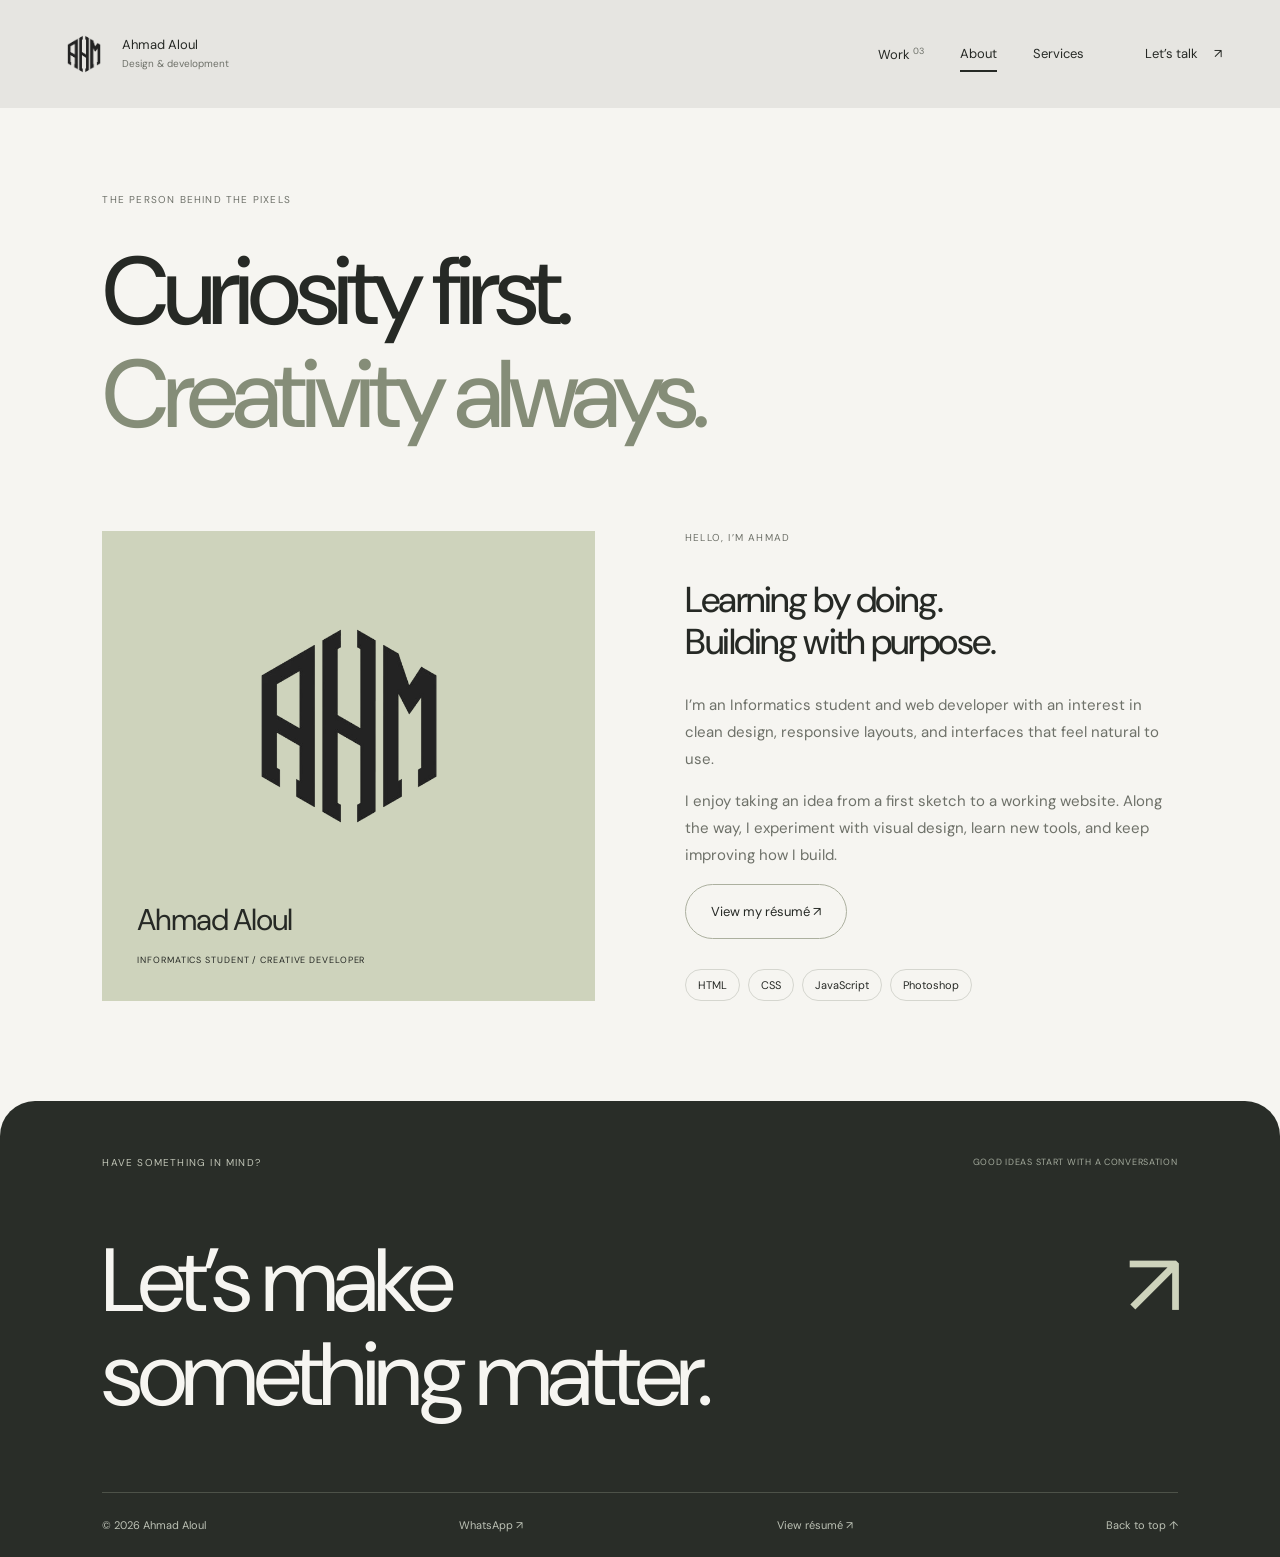
==== commit c3baa6aa: "Add files via upload" ====
--- a/about.html
+++ b/about.html
@@ -1 +1 @@
-<!DOCTYPE html><html lang="en"><head><meta charset="UTF-8"><meta name="viewport" content="width=device-width, initial-scale=1"><meta name="description" content="Ahmad Aloul — Informatics student, web developer and visual thinker. Explore selected work in web and visual design."><meta name="theme-color" content="#e6e5e1"><title>Ahmad Aloul — About</title><link rel="icon" href="image/ahmad logo.png"><link rel="stylesheet" href="css/style.css"><script src="js/script.js" defer></script></head><body id="top"><a class="skip-link" href="#main">Skip to content</a><header class="header"><a class="brand" href="index.html" aria-label="Ahmad Aloul home"><span class="brand-mark">a.</span><span>Ahmad Aloul<br><small>Design & development</small></span></a><button class="menu-toggle" aria-expanded="false" aria-controls="navigation">Menu <span>+</span></button><nav id="navigation" aria-label="Main navigation"><a href="portfolio.html">Work <sup>03</sup></a><a href="about.html">About</a><a href="services.html">Services</a><a href="contact.html">Let’s talk <span>↗</span></a></nav></header><main id="main"><section class="page-intro section-pad"><p class="eyebrow">THE PERSON BEHIND THE PIXELS</p><h1>Curiosity first.<br><em>Creativity always.</em></h1></section><section class="about-body section-pad"><div class="identity-panel"><span class="identity-initial">a.</span><p>Ahmad Aloul</p><span>INFORMATICS STUDENT / CREATIVE DEVELOPER</span></div><div class="about-copy"><p class="eyebrow">HELLO, I’M AHMAD</p><h2>Learning by doing.<br>Building with purpose.</h2><p>I’m an Informatics student and web developer with an interest in clean design, responsive layouts, and interfaces that feel natural to use.</p><p>I enjoy taking an idea from a first sketch to a working website. Along the way, I experiment with visual design, learn new tools, and keep improving how I build.</p><a class="pill" href="files/CV_AHMAD-ALALOUL-2026.pdf" target="_blank" rel="noopener">View my résumé ↗</a><div class="skill-tags"><span>HTML</span><span>CSS</span><span>JavaScript</span><span>Photoshop</span></div></div></section></main><footer id="contact"><div class="footer-top"><p class="eyebrow">HAVE SOMETHING IN MIND?</p><span>GOOD IDEAS START WITH A CONVERSATION</span></div><a class="contact-title" href="contact.html">Let’s make<br>something matter.<span>↗</span></a><div class="footer-bottom"><span>© <span data-year>2026</span> Ahmad Aloul</span><a href="https://wa.me/6282296861147" target="_blank" rel="noopener noreferrer">WhatsApp ↗</a><a href="files/CV_AHMAD-ALALOUL-2026.pdf" target="_blank" rel="noopener">View résumé ↗</a><a href="#top">Back to top ↑</a></div></footer></body></html>+<!DOCTYPE html><html lang="en"><head><meta charset="UTF-8"><meta name="viewport" content="width=device-width, initial-scale=1"><meta name="description" content="Ahmad Aloul — Informatics student, web developer and visual thinker. Explore selected work in web and visual design."><meta name="theme-color" content="#e6e5e1"><title>Ahmad Aloul — About</title><link rel="icon" href="image/ahmad logo.png"><link rel="stylesheet" href="css/style.css"><script src="js/script.js" defer></script></head><body id="top"><a class="skip-link" href="#main">Skip to content</a><header class="header"><a class="brand" href="index.html" aria-label="Ahmad Aloul home"><img class="brand-logo" src="image/ahmad logo.png" alt="Ahmad monogram"><span>Ahmad Aloul<br><small>Design & development</small></span></a><button class="menu-toggle" aria-expanded="false" aria-controls="navigation">Menu <span>+</span></button><nav id="navigation" aria-label="Main navigation"><a href="portfolio.html">Work <sup>03</sup></a><a href="about.html">About</a><a href="services.html">Services</a><a href="contact.html">Let’s talk <span>↗</span></a></nav></header><main id="main"><section class="page-intro section-pad"><p class="eyebrow">THE PERSON BEHIND THE PIXELS</p><h1>Curiosity first.<br><em>Creativity always.</em></h1></section><section class="about-body section-pad"><div class="identity-panel"><img class="identity-logo" src="image/ahmad logo.png" alt="Ahmad’s personal monogram"><p>Ahmad Aloul</p><span>INFORMATICS STUDENT / CREATIVE DEVELOPER</span></div><div class="about-copy"><p class="eyebrow">HELLO, I’M AHMAD</p><h2>Learning by doing.<br>Building with purpose.</h2><p>I’m an Informatics student and web developer with an interest in clean design, responsive layouts, and interfaces that feel natural to use.</p><p>I enjoy taking an idea from a first sketch to a working website. Along the way, I experiment with visual design, learn new tools, and keep improving how I build.</p><a class="pill" href="files/CV_AHMAD-ALALOUL-2026.pdf" target="_blank" rel="noopener">View my résumé ↗</a><div class="skill-tags"><span>HTML</span><span>CSS</span><span>JavaScript</span><span>Photoshop</span></div></div></section></main><footer id="contact"><div class="footer-top"><p class="eyebrow">HAVE SOMETHING IN MIND?</p><span>GOOD IDEAS START WITH A CONVERSATION</span></div><a class="contact-title" href="contact.html">Let’s make<br>something matter.<span>↗</span></a><div class="footer-bottom"><span>© <span data-year>2026</span> Ahmad Aloul</span><a href="https://wa.me/6282296861147" target="_blank" rel="noopener noreferrer">WhatsApp ↗</a><a href="files/CV_AHMAD-ALALOUL-2026.pdf" target="_blank" rel="noopener">View résumé ↗</a><a href="#top">Back to top ↑</a></div></footer></body></html>
--- a/css/style.css
+++ b/css/style.css
@@ -1,2 +1,5 @@
 @import url('https://fonts.googleapis.com/css2?family=DM+Sans:wght@400;450;500;550;600;700&display=swap');
 :root{--paper:#f6f5f1;--ink:#262925;--muted:#6e7169;--olive:#ced3bc;--line:#d5d6cf}*{box-sizing:border-box}html{scroll-behavior:smooth;scroll-padding-top:30px}body{margin:0;background:var(--paper);color:var(--ink);font-family:"DM Sans",Arial,sans-serif;-webkit-font-smoothing:antialiased}a{color:inherit;text-decoration:none}button,input,textarea{font:inherit}button,a,input,textarea{-webkit-tap-highlight-color:transparent}a:focus-visible,button:focus-visible,input:focus-visible,textarea:focus-visible{outline:2px solid #627044;outline-offset:6px}::selection{background:var(--olive)}.skip-link{position:fixed;top:-100px;z-index:10;padding:15px;background:white}.skip-link:focus{top:10px}.header{padding:28px 4.5%;display:flex;align-items:center;justify-content:space-between;background:#e6e5e1}.brand{display:flex;align-items:center;gap:12px;font-size:13px;line-height:1.4}.brand-mark{font-size:43px;letter-spacing:-5px;margin-right:5px;font-weight:600}.brand small{font-size:10px;color:var(--muted)}nav{display:flex;gap:36px;align-items:center;font-size:13px}nav a{position:relative;padding:10px 0}nav a:after{content:"";position:absolute;bottom:0;left:0;width:0;height:2px;background:var(--ink);transition:width .25s}nav a:hover:after,nav a[aria-current=page]:after{width:100%}nav sup{font-size:9px;color:var(--muted)}nav a:last-child{margin-left:25px}nav a span{margin-left:13px}.menu-toggle{display:none}.hero{background:#e6e5e1;padding:25px 4.5% 0;overflow:hidden}.hero-topline,.hero-bottom{display:flex;justify-content:space-between;gap:18px;font-size:10px;letter-spacing:.08em}.availability{display:flex;align-items:center;gap:8px;letter-spacing:0}.availability i{width:6px;height:6px;border-radius:50%;background:#6b7957}.hero-main{display:grid;grid-template-columns:1fr 1.3fr 1fr;align-items:center;min-height:330px;padding-top:18px}.hero-intro p{font-size:clamp(24px,2.7vw,42px);line-height:1.12;letter-spacing:-.04em}.small-arrow{font-size:36px}.hero-side{justify-self:end;font-size:13px;line-height:1.8;margin-top:80px}.hero-side>span{color:var(--muted)}.hero-monogram{justify-self:center;position:relative;font-size:230px;font-weight:500;line-height:1;letter-spacing:-25px;width:250px;text-align:center;transform:rotate(-9deg);color:#434b3c}.hero-monogram>span:first-child{color:#838d70}.orbit{position:absolute;width:290px;height:160px;border:1px solid #a5aa9b;border-radius:50%;left:-20px;top:50px;transform:rotate(-36deg);pointer-events:none}.orbit-label{position:absolute;font-size:8px;letter-spacing:.2em;left:30px;bottom:-26px;transform:rotate(9deg);white-space:nowrap}.name-wrap{margin-top:44px}h1,h2,h3,p{margin-top:0}.name-wrap h1{font-size:clamp(70px,14.6vw,260px);font-weight:450;letter-spacing:-.075em;line-height:1.04;margin:0 0 25px;white-space:nowrap}.name-wrap h1>span{font-size:22px;vertical-align:top;display:inline-block;margin:25px 0 0 15px;letter-spacing:0}.hero-bottom{border-top:1px solid #bfc1b8;padding:24px 0}.hero-bottom a{display:flex;gap:45px}.section-pad{padding:100px 8%}.eyebrow{font-size:10px;letter-spacing:.12em;color:var(--muted);margin-bottom:35px}.intro-grid{display:grid;grid-template-columns:1.7fr 1fr;gap:70px}.intro h2,.services-strip h2{font-size:clamp(30px,4vw,62px);font-weight:450;letter-spacing:-.045em;line-height:1.15}em{font-style:normal;color:#858d78}.intro-grid p,.about-copy>p:not(.eyebrow),.contact-layout p{font-size:15px;line-height:1.8;color:var(--muted)}.round-link{display:flex;justify-content:space-between;border-bottom:1px solid var(--line);padding:20px 0;font-size:13px}.round-link span{font-size:22px}.work{padding-top:40px}.section-heading{display:flex;align-items:end;justify-content:space-between;margin-bottom:40px;gap:30px}.section-heading .eyebrow{margin-bottom:16px}.section-heading h2{font-size:clamp(36px,5vw,72px);font-weight:450;letter-spacing:-.055em;margin:0}.count{font-size:14px;vertical-align:top;letter-spacing:0;margin-left:15px}.section-note{font-size:12px;color:var(--muted);line-height:1.6}.project-grid{display:grid;grid-template-columns:1fr 1fr;gap:50px 30px}.project:first-child{grid-column:1/-1}.project-image{position:relative;background:#dfded7;padding:35px;overflow:hidden;aspect-ratio:1.38}.project:first-child .project-image{aspect-ratio:2.1;background:#d3d4c8;padding:50px 10%}.project-image img{width:100%;height:100%;object-fit:contain;display:block;transition:transform .6s}.project:hover img{transform:scale(1.035)}.project-2 .project-image{background:#dcd5ca}.project-3 .project-image{background:#d4dad8}.project-view{position:absolute;right:20px;bottom:20px;font-size:11px;padding:13px 17px;background:var(--paper);border-radius:30px;transition:background .2s}.project:hover .project-view{background:var(--olive)}.project-caption{display:flex;justify-content:space-between;align-items:center;gap:12px;border-bottom:1px solid var(--line);padding:22px 0}.project-caption h3{font-size:19px;font-weight:500;letter-spacing:-.03em;margin:0}.project-caption>span{font-size:10px;color:var(--muted)}.project-caption>span>span{margin-left:20px}.services-strip{padding-top:30px}.services-strip>a{display:flex;align-items:center;justify-content:space-between;gap:25px}.services-strip h2{margin-bottom:0}.circle-arrow{display:grid;place-items:center;min-width:90px;height:90px;border-radius:50%;background:var(--olive);font-size:30px;transition:transform .3s}.services-strip a:hover .circle-arrow{transform:rotate(45deg)}footer{background:#292d28;color:var(--paper);padding:55px 8% 25px;border-radius:35px 35px 0 0}.footer-top{display:flex;justify-content:space-between;gap:20px}.footer-top .eyebrow{color:#c1c5b7}.footer-top>span{font-size:9px;color:#a3aa9c;letter-spacing:.08em}.contact-title{position:relative;display:block;font-size:clamp(42px,7vw,105px);line-height:1.05;letter-spacing:-.05em;padding:30px 0 70px}.contact-title>span{position:absolute;right:0;top:35px;color:var(--olive)}.footer-bottom{display:flex;justify-content:space-between;gap:20px;font-size:11px;color:#bcc1b5;border-top:1px solid #4d5249;padding-top:25px}.page-intro{padding-top:85px;padding-bottom:65px}.page-intro h1{font-size:clamp(48px,7.5vw,110px);font-weight:450;line-height:1.07;letter-spacing:-.06em;margin:0}.about-body{display:grid;grid-template-columns:1fr 1fr;gap:90px;padding-top:20px}.identity-panel{background:var(--olive);padding:35px;min-height:440px;display:flex;flex-direction:column;justify-content:end}.identity-initial{font-size:210px;letter-spacing:-.1em;line-height:1.2}.identity-panel p{font-size:30px;letter-spacing:-.04em;margin:15px 0}.identity-panel>span:last-child{font-size:9px;letter-spacing:.1em}.about-copy h2,.contact-layout h2{font-size:36px;line-height:1.15;font-weight:450;letter-spacing:-.04em}.pill{display:inline-block;padding:18px 25px;border:1px solid #acb09f;border-radius:50px;font-size:13px;background:transparent;color:var(--ink);cursor:pointer;transition:background .2s}.pill:hover{background:var(--olive)}.skill-tags{display:flex;gap:8px;flex-wrap:wrap;margin-top:30px}.skill-tags span{font-size:11px;padding:8px 12px;border:1px solid var(--line);border-radius:20px}.service-list{padding-top:0}.service-list article{display:grid;grid-template-columns:50px 1.1fr 1fr;gap:35px;border-top:1px solid var(--line);padding:40px 0}.service-list article>span{font-size:12px;color:var(--muted)}.service-list h2{font-size:33px;font-weight:450;letter-spacing:-.04em}.service-list p{font-size:14px;color:var(--muted);line-height:1.8}.contact-layout{display:grid;grid-template-columns:1fr 1.2fr;gap:100px;padding-top:15px}.contact-note{font-size:12px!important;margin-top:25px;max-width:320px}form label{display:block;font-size:14px;border-top:1px solid var(--line);padding-top:24px}input,textarea{display:block;width:100%;background:transparent;color:var(--ink);border:0;padding:20px 0 30px;resize:vertical;font-size:16px}form .pill{margin-top:15px}@media(min-width:1600px){body{max-width:2000px;margin:auto}}@media(max-width:760px){.header{padding:20px 6%;position:relative;z-index:5}.menu-toggle{display:flex;gap:20px;border:0;background:transparent;font-size:13px;padding:12px 0}.menu-toggle span{font-size:20px;line-height:16px}nav{display:none;position:absolute;top:100%;left:0;right:0;background:#e6e5e1;padding:20px 6% 35px;flex-direction:column;align-items:start;gap:12px;border-bottom:1px solid var(--line)}nav.is-open{display:flex}nav a:last-child{margin-left:0}.hero{padding:25px 6% 0}.hero-topline{font-size:8px}.hero-topline>span:first-child{max-width:130px;line-height:1.7}.hero-main{grid-template-columns:1fr 1fr;min-height:280px;gap:15px}.hero-intro p{font-size:27px}.hero-monogram{font-size:155px;width:160px;letter-spacing:-18px}.orbit{width:180px;height:110px;left:-10px;top:25px}.orbit-label{font-size:6px;left:0;bottom:-20px}.hero-side{display:none}.name-wrap{margin-top:10px}.name-wrap h1{font-size:14.1vw;margin-bottom:25px}.name-wrap h1>span{font-size:12px;margin:5px 0 0 8px}.hero-bottom{font-size:8px;padding:20px 0}.hero-bottom>span:last-child{display:none}.hero-bottom a{gap:20px}.section-pad{padding:65px 6%}.intro-grid,.about-body,.contact-layout{grid-template-columns:1fr;gap:25px}.intro h2{font-size:35px}.intro-grid p{max-width:450px}.section-heading{align-items:start;flex-direction:column;gap:15px}.section-note{font-size:11px}.project-grid{grid-template-columns:1fr;gap:30px}.project:first-child{grid-column:auto}.project-image,.project:first-child .project-image{aspect-ratio:1.25;padding:22px}.project-caption h3{font-size:19px}.project-caption>span{font-size:9px}.project-caption>span>span{margin-left:10px}.services-strip{padding-top:0}.services-strip h2{font-size:29px}.circle-arrow{min-width:62px;height:62px;font-size:24px}footer{padding:40px 6% 25px;border-radius:24px 24px 0 0}.footer-top>span{display:none}.contact-title{font-size:11vw;padding:15px 0 50px}.contact-title>span{top:15px}.footer-bottom{flex-wrap:wrap;gap:20px;font-size:10px}.footer-bottom>span{width:100%}.page-intro{padding-top:55px;padding-bottom:40px}.page-intro h1{font-size:13vw}.about-body,.contact-layout{padding-top:10px}.identity-panel{min-height:340px}.service-list{padding-top:10px}.service-list article{grid-template-columns:30px 1fr;gap:15px}.service-list article p{grid-column:2}.service-list h2{font-size:27px;margin:0}}@media(prefers-reduced-motion:reduce){html{scroll-behavior:auto}*,*:before,*:after{transition:none!important;animation:none!important}}
+
+/* Ahmad’s original personal logo */
+.brand-logo{display:block;width:52px;height:52px;object-fit:contain;flex-shrink:0}.hero-own-logo{transform:none;letter-spacing:normal;width:280px;height:280px;display:grid;place-items:center}.hero-own-logo>img{display:block;width:100%;height:100%;object-fit:contain}.hero-own-logo .orbit-label{left:0;right:0;bottom:-16px;text-align:center;transform:none}.identity-logo{display:block;width:min(100%,280px);height:280px;object-fit:contain;align-self:center;margin:auto}@media(max-width:760px){.brand-logo{width:45px;height:45px}.hero-own-logo{width:180px;height:180px}.identity-logo{height:230px}}
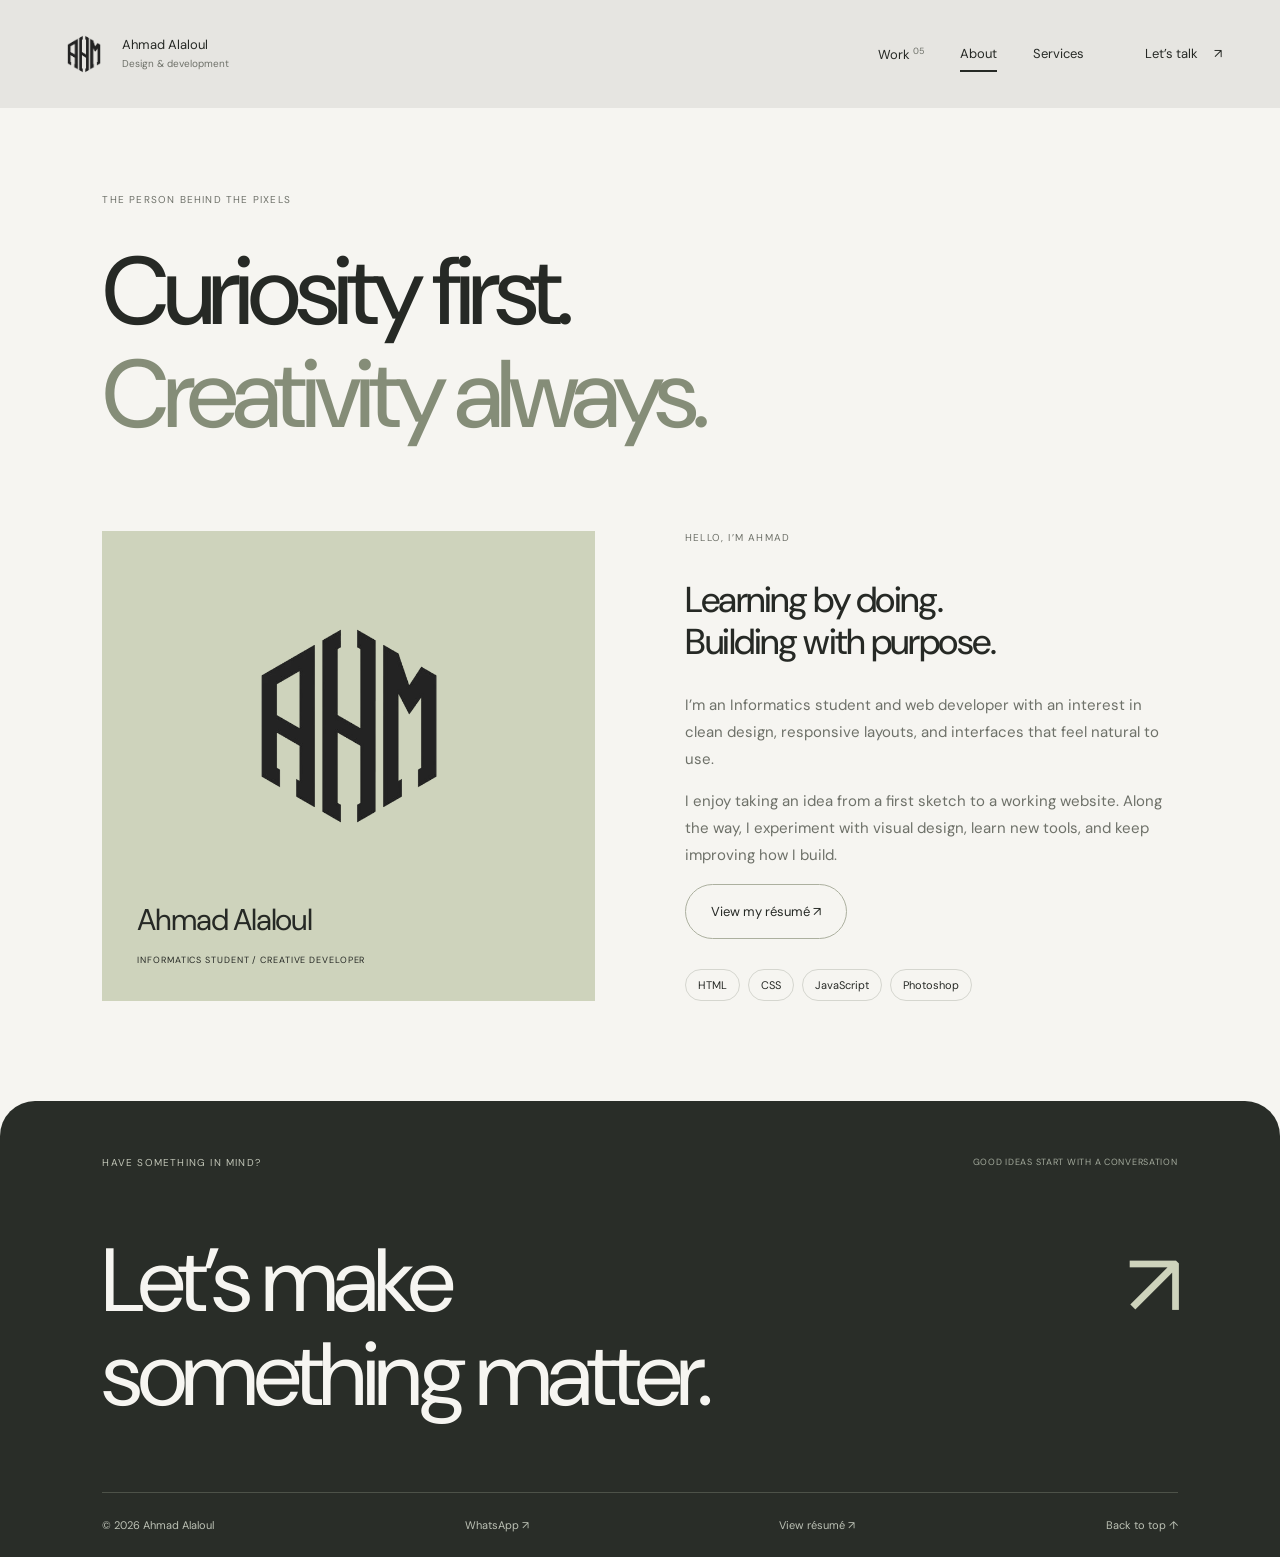
==== commit ca24e551: "Correct Ahmad Alaloul name, feature website projects and add accessible motion" ====
--- a/about.html
+++ b/about.html
@@ -1 +1 @@
-<!DOCTYPE html><html lang="en"><head><meta charset="UTF-8"><meta name="viewport" content="width=device-width, initial-scale=1"><meta name="description" content="Ahmad Aloul — Informatics student, web developer and visual thinker. Explore selected work in web and visual design."><meta name="theme-color" content="#e6e5e1"><title>Ahmad Aloul — About</title><link rel="icon" href="image/ahmad logo.png"><link rel="stylesheet" href="css/style.css"><script src="js/script.js" defer></script></head><body id="top"><a class="skip-link" href="#main">Skip to content</a><header class="header"><a class="brand" href="index.html" aria-label="Ahmad Aloul home"><img class="brand-logo" src="image/ahmad logo.png" alt="Ahmad monogram"><span>Ahmad Aloul<br><small>Design & development</small></span></a><button class="menu-toggle" aria-expanded="false" aria-controls="navigation">Menu <span>+</span></button><nav id="navigation" aria-label="Main navigation"><a href="portfolio.html">Work <sup>03</sup></a><a href="about.html">About</a><a href="services.html">Services</a><a href="contact.html">Let’s talk <span>↗</span></a></nav></header><main id="main"><section class="page-intro section-pad"><p class="eyebrow">THE PERSON BEHIND THE PIXELS</p><h1>Curiosity first.<br><em>Creativity always.</em></h1></section><section class="about-body section-pad"><div class="identity-panel"><img class="identity-logo" src="image/ahmad logo.png" alt="Ahmad’s personal monogram"><p>Ahmad Aloul</p><span>INFORMATICS STUDENT / CREATIVE DEVELOPER</span></div><div class="about-copy"><p class="eyebrow">HELLO, I’M AHMAD</p><h2>Learning by doing.<br>Building with purpose.</h2><p>I’m an Informatics student and web developer with an interest in clean design, responsive layouts, and interfaces that feel natural to use.</p><p>I enjoy taking an idea from a first sketch to a working website. Along the way, I experiment with visual design, learn new tools, and keep improving how I build.</p><a class="pill" href="files/CV_AHMAD-ALALOUL-2026.pdf" target="_blank" rel="noopener">View my résumé ↗</a><div class="skill-tags"><span>HTML</span><span>CSS</span><span>JavaScript</span><span>Photoshop</span></div></div></section></main><footer id="contact"><div class="footer-top"><p class="eyebrow">HAVE SOMETHING IN MIND?</p><span>GOOD IDEAS START WITH A CONVERSATION</span></div><a class="contact-title" href="contact.html">Let’s make<br>something matter.<span>↗</span></a><div class="footer-bottom"><span>© <span data-year>2026</span> Ahmad Aloul</span><a href="https://wa.me/6282296861147" target="_blank" rel="noopener noreferrer">WhatsApp ↗</a><a href="files/CV_AHMAD-ALALOUL-2026.pdf" target="_blank" rel="noopener">View résumé ↗</a><a href="#top">Back to top ↑</a></div></footer></body></html>+<!DOCTYPE html><html lang="en"><head><meta charset="UTF-8"><meta name="viewport" content="width=device-width, initial-scale=1"><meta name="description" content="Ahmad Alaloul — Informatics student, web developer and visual thinker. Explore selected work in web and visual design."><meta name="theme-color" content="#e6e5e1"><title>Ahmad Alaloul — About</title><link rel="icon" href="image/ahmad logo.png"><link rel="stylesheet" href="css/style.css?v=20261107-work4"><script src="js/script.js?v=20261107-work4" defer></script></head><body id="top"><a class="skip-link" href="#main">Skip to content</a><header class="header"><a class="brand" href="index.html" aria-label="Ahmad Alaloul home"><img class="brand-logo" width="52" height="52" style="display:block;width:52px;height:52px;object-fit:contain;flex-shrink:0" src="image/ahmad logo.png" alt="Ahmad monogram"><span>Ahmad Alaloul<br><small>Design & development</small></span></a><button class="menu-toggle" aria-expanded="false" aria-controls="navigation">Menu <span>+</span></button><nav id="navigation" aria-label="Main navigation"><a href="portfolio.html">Work <sup>05</sup></a><a href="about.html">About</a><a href="services.html">Services</a><a href="contact.html">Let’s talk <span>↗</span></a></nav></header><main id="main"><section class="page-intro section-pad"><p class="eyebrow">THE PERSON BEHIND THE PIXELS</p><h1>Curiosity first.<br><em>Creativity always.</em></h1></section><section class="about-body section-pad"><div class="identity-panel"><img class="identity-logo" src="image/ahmad logo.png" alt="Ahmad’s personal monogram"><p>Ahmad Alaloul</p><span>INFORMATICS STUDENT / CREATIVE DEVELOPER</span></div><div class="about-copy"><p class="eyebrow">HELLO, I’M AHMAD</p><h2>Learning by doing.<br>Building with purpose.</h2><p>I’m an Informatics student and web developer with an interest in clean design, responsive layouts, and interfaces that feel natural to use.</p><p>I enjoy taking an idea from a first sketch to a working website. Along the way, I experiment with visual design, learn new tools, and keep improving how I build.</p><a class="pill" href="files/CV_AHMAD-ALALOUL-2026.pdf" target="_blank" rel="noopener">View my résumé ↗</a><div class="skill-tags"><span>HTML</span><span>CSS</span><span>JavaScript</span><span>Photoshop</span></div></div></section></main><footer id="contact"><div class="footer-top"><p class="eyebrow">HAVE SOMETHING IN MIND?</p><span>GOOD IDEAS START WITH A CONVERSATION</span></div><a class="contact-title" href="contact.html">Let’s make<br>something matter.<span>↗</span></a><div class="footer-bottom"><span>© <span data-year>2026</span> Ahmad Alaloul</span><a href="https://wa.me/6282296861147" target="_blank" rel="noopener noreferrer">WhatsApp ↗</a><a href="files/CV_AHMAD-ALALOUL-2026.pdf" target="_blank" rel="noopener">View résumé ↗</a><a href="#top">Back to top ↑</a></div></footer></body></html>
--- a/css/style.css
+++ b/css/style.css
@@ -1,5 +1,9 @@
-@import url('https://fonts.googleapis.com/css2?family=DM+Sans:wght@400;450;500;550;600;700&display=swap');
-:root{--paper:#f6f5f1;--ink:#262925;--muted:#6e7169;--olive:#ced3bc;--line:#d5d6cf}*{box-sizing:border-box}html{scroll-behavior:smooth;scroll-padding-top:30px}body{margin:0;background:var(--paper);color:var(--ink);font-family:"DM Sans",Arial,sans-serif;-webkit-font-smoothing:antialiased}a{color:inherit;text-decoration:none}button,input,textarea{font:inherit}button,a,input,textarea{-webkit-tap-highlight-color:transparent}a:focus-visible,button:focus-visible,input:focus-visible,textarea:focus-visible{outline:2px solid #627044;outline-offset:6px}::selection{background:var(--olive)}.skip-link{position:fixed;top:-100px;z-index:10;padding:15px;background:white}.skip-link:focus{top:10px}.header{padding:28px 4.5%;display:flex;align-items:center;justify-content:space-between;background:#e6e5e1}.brand{display:flex;align-items:center;gap:12px;font-size:13px;line-height:1.4}.brand-mark{font-size:43px;letter-spacing:-5px;margin-right:5px;font-weight:600}.brand small{font-size:10px;color:var(--muted)}nav{display:flex;gap:36px;align-items:center;font-size:13px}nav a{position:relative;padding:10px 0}nav a:after{content:"";position:absolute;bottom:0;left:0;width:0;height:2px;background:var(--ink);transition:width .25s}nav a:hover:after,nav a[aria-current=page]:after{width:100%}nav sup{font-size:9px;color:var(--muted)}nav a:last-child{margin-left:25px}nav a span{margin-left:13px}.menu-toggle{display:none}.hero{background:#e6e5e1;padding:25px 4.5% 0;overflow:hidden}.hero-topline,.hero-bottom{display:flex;justify-content:space-between;gap:18px;font-size:10px;letter-spacing:.08em}.availability{display:flex;align-items:center;gap:8px;letter-spacing:0}.availability i{width:6px;height:6px;border-radius:50%;background:#6b7957}.hero-main{display:grid;grid-template-columns:1fr 1.3fr 1fr;align-items:center;min-height:330px;padding-top:18px}.hero-intro p{font-size:clamp(24px,2.7vw,42px);line-height:1.12;letter-spacing:-.04em}.small-arrow{font-size:36px}.hero-side{justify-self:end;font-size:13px;line-height:1.8;margin-top:80px}.hero-side>span{color:var(--muted)}.hero-monogram{justify-self:center;position:relative;font-size:230px;font-weight:500;line-height:1;letter-spacing:-25px;width:250px;text-align:center;transform:rotate(-9deg);color:#434b3c}.hero-monogram>span:first-child{color:#838d70}.orbit{position:absolute;width:290px;height:160px;border:1px solid #a5aa9b;border-radius:50%;left:-20px;top:50px;transform:rotate(-36deg);pointer-events:none}.orbit-label{position:absolute;font-size:8px;letter-spacing:.2em;left:30px;bottom:-26px;transform:rotate(9deg);white-space:nowrap}.name-wrap{margin-top:44px}h1,h2,h3,p{margin-top:0}.name-wrap h1{font-size:clamp(70px,14.6vw,260px);font-weight:450;letter-spacing:-.075em;line-height:1.04;margin:0 0 25px;white-space:nowrap}.name-wrap h1>span{font-size:22px;vertical-align:top;display:inline-block;margin:25px 0 0 15px;letter-spacing:0}.hero-bottom{border-top:1px solid #bfc1b8;padding:24px 0}.hero-bottom a{display:flex;gap:45px}.section-pad{padding:100px 8%}.eyebrow{font-size:10px;letter-spacing:.12em;color:var(--muted);margin-bottom:35px}.intro-grid{display:grid;grid-template-columns:1.7fr 1fr;gap:70px}.intro h2,.services-strip h2{font-size:clamp(30px,4vw,62px);font-weight:450;letter-spacing:-.045em;line-height:1.15}em{font-style:normal;color:#858d78}.intro-grid p,.about-copy>p:not(.eyebrow),.contact-layout p{font-size:15px;line-height:1.8;color:var(--muted)}.round-link{display:flex;justify-content:space-between;border-bottom:1px solid var(--line);padding:20px 0;font-size:13px}.round-link span{font-size:22px}.work{padding-top:40px}.section-heading{display:flex;align-items:end;justify-content:space-between;margin-bottom:40px;gap:30px}.section-heading .eyebrow{margin-bottom:16px}.section-heading h2{font-size:clamp(36px,5vw,72px);font-weight:450;letter-spacing:-.055em;margin:0}.count{font-size:14px;vertical-align:top;letter-spacing:0;margin-left:15px}.section-note{font-size:12px;color:var(--muted);line-height:1.6}.project-grid{display:grid;grid-template-columns:1fr 1fr;gap:50px 30px}.project:first-child{grid-column:1/-1}.project-image{position:relative;background:#dfded7;padding:35px;overflow:hidden;aspect-ratio:1.38}.project:first-child .project-image{aspect-ratio:2.1;background:#d3d4c8;padding:50px 10%}.project-image img{width:100%;height:100%;object-fit:contain;display:block;transition:transform .6s}.project:hover img{transform:scale(1.035)}.project-2 .project-image{background:#dcd5ca}.project-3 .project-image{background:#d4dad8}.project-view{position:absolute;right:20px;bottom:20px;font-size:11px;padding:13px 17px;background:var(--paper);border-radius:30px;transition:background .2s}.project:hover .project-view{background:var(--olive)}.project-caption{display:flex;justify-content:space-between;align-items:center;gap:12px;border-bottom:1px solid var(--line);padding:22px 0}.project-caption h3{font-size:19px;font-weight:500;letter-spacing:-.03em;margin:0}.project-caption>span{font-size:10px;color:var(--muted)}.project-caption>span>span{margin-left:20px}.services-strip{padding-top:30px}.services-strip>a{display:flex;align-items:center;justify-content:space-between;gap:25px}.services-strip h2{margin-bottom:0}.circle-arrow{display:grid;place-items:center;min-width:90px;height:90px;border-radius:50%;background:var(--olive);font-size:30px;transition:transform .3s}.services-strip a:hover .circle-arrow{transform:rotate(45deg)}footer{background:#292d28;color:var(--paper);padding:55px 8% 25px;border-radius:35px 35px 0 0}.footer-top{display:flex;justify-content:space-between;gap:20px}.footer-top .eyebrow{color:#c1c5b7}.footer-top>span{font-size:9px;color:#a3aa9c;letter-spacing:.08em}.contact-title{position:relative;display:block;font-size:clamp(42px,7vw,105px);line-height:1.05;letter-spacing:-.05em;padding:30px 0 70px}.contact-title>span{position:absolute;right:0;top:35px;color:var(--olive)}.footer-bottom{display:flex;justify-content:space-between;gap:20px;font-size:11px;color:#bcc1b5;border-top:1px solid #4d5249;padding-top:25px}.page-intro{padding-top:85px;padding-bottom:65px}.page-intro h1{font-size:clamp(48px,7.5vw,110px);font-weight:450;line-height:1.07;letter-spacing:-.06em;margin:0}.about-body{display:grid;grid-template-columns:1fr 1fr;gap:90px;padding-top:20px}.identity-panel{background:var(--olive);padding:35px;min-height:440px;display:flex;flex-direction:column;justify-content:end}.identity-initial{font-size:210px;letter-spacing:-.1em;line-height:1.2}.identity-panel p{font-size:30px;letter-spacing:-.04em;margin:15px 0}.identity-panel>span:last-child{font-size:9px;letter-spacing:.1em}.about-copy h2,.contact-layout h2{font-size:36px;line-height:1.15;font-weight:450;letter-spacing:-.04em}.pill{display:inline-block;padding:18px 25px;border:1px solid #acb09f;border-radius:50px;font-size:13px;background:transparent;color:var(--ink);cursor:pointer;transition:background .2s}.pill:hover{background:var(--olive)}.skill-tags{display:flex;gap:8px;flex-wrap:wrap;margin-top:30px}.skill-tags span{font-size:11px;padding:8px 12px;border:1px solid var(--line);border-radius:20px}.service-list{padding-top:0}.service-list article{display:grid;grid-template-columns:50px 1.1fr 1fr;gap:35px;border-top:1px solid var(--line);padding:40px 0}.service-list article>span{font-size:12px;color:var(--muted)}.service-list h2{font-size:33px;font-weight:450;letter-spacing:-.04em}.service-list p{font-size:14px;color:var(--muted);line-height:1.8}.contact-layout{display:grid;grid-template-columns:1fr 1.2fr;gap:100px;padding-top:15px}.contact-note{font-size:12px!important;margin-top:25px;max-width:320px}form label{display:block;font-size:14px;border-top:1px solid var(--line);padding-top:24px}input,textarea{display:block;width:100%;background:transparent;color:var(--ink);border:0;padding:20px 0 30px;resize:vertical;font-size:16px}form .pill{margin-top:15px}@media(min-width:1600px){body{max-width:2000px;margin:auto}}@media(max-width:760px){.header{padding:20px 6%;position:relative;z-index:5}.menu-toggle{display:flex;gap:20px;border:0;background:transparent;font-size:13px;padding:12px 0}.menu-toggle span{font-size:20px;line-height:16px}nav{display:none;position:absolute;top:100%;left:0;right:0;background:#e6e5e1;padding:20px 6% 35px;flex-direction:column;align-items:start;gap:12px;border-bottom:1px solid var(--line)}nav.is-open{display:flex}nav a:last-child{margin-left:0}.hero{padding:25px 6% 0}.hero-topline{font-size:8px}.hero-topline>span:first-child{max-width:130px;line-height:1.7}.hero-main{grid-template-columns:1fr 1fr;min-height:280px;gap:15px}.hero-intro p{font-size:27px}.hero-monogram{font-size:155px;width:160px;letter-spacing:-18px}.orbit{width:180px;height:110px;left:-10px;top:25px}.orbit-label{font-size:6px;left:0;bottom:-20px}.hero-side{display:none}.name-wrap{margin-top:10px}.name-wrap h1{font-size:14.1vw;margin-bottom:25px}.name-wrap h1>span{font-size:12px;margin:5px 0 0 8px}.hero-bottom{font-size:8px;padding:20px 0}.hero-bottom>span:last-child{display:none}.hero-bottom a{gap:20px}.section-pad{padding:65px 6%}.intro-grid,.about-body,.contact-layout{grid-template-columns:1fr;gap:25px}.intro h2{font-size:35px}.intro-grid p{max-width:450px}.section-heading{align-items:start;flex-direction:column;gap:15px}.section-note{font-size:11px}.project-grid{grid-template-columns:1fr;gap:30px}.project:first-child{grid-column:auto}.project-image,.project:first-child .project-image{aspect-ratio:1.25;padding:22px}.project-caption h3{font-size:19px}.project-caption>span{font-size:9px}.project-caption>span>span{margin-left:10px}.services-strip{padding-top:0}.services-strip h2{font-size:29px}.circle-arrow{min-width:62px;height:62px;font-size:24px}footer{padding:40px 6% 25px;border-radius:24px 24px 0 0}.footer-top>span{display:none}.contact-title{font-size:11vw;padding:15px 0 50px}.contact-title>span{top:15px}.footer-bottom{flex-wrap:wrap;gap:20px;font-size:10px}.footer-bottom>span{width:100%}.page-intro{padding-top:55px;padding-bottom:40px}.page-intro h1{font-size:13vw}.about-body,.contact-layout{padding-top:10px}.identity-panel{min-height:340px}.service-list{padding-top:10px}.service-list article{grid-template-columns:30px 1fr;gap:15px}.service-list article p{grid-column:2}.service-list h2{font-size:27px;margin:0}}@media(prefers-reduced-motion:reduce){html{scroll-behavior:auto}*,*:before,*:after{transition:none!important;animation:none!important}}
-
-/* Ahmad’s original personal logo */
-.brand-logo{display:block;width:52px;height:52px;object-fit:contain;flex-shrink:0}.hero-own-logo{transform:none;letter-spacing:normal;width:280px;height:280px;display:grid;place-items:center}.hero-own-logo>img{display:block;width:100%;height:100%;object-fit:contain}.hero-own-logo .orbit-label{left:0;right:0;bottom:-16px;text-align:center;transform:none}.identity-logo{display:block;width:min(100%,280px);height:280px;object-fit:contain;align-self:center;margin:auto}@media(max-width:760px){.brand-logo{width:45px;height:45px}.hero-own-logo{width:180px;height:180px}.identity-logo{height:230px}}
+@import url('https://fonts.googleapis.com/css2?family=DM+Sans:wght@400;450;500;550;600;700&display=swap');
+:root{--paper:#f6f5f1;--ink:#262925;--muted:#6e7169;--olive:#ced3bc;--line:#d5d6cf}*{box-sizing:border-box}html{scroll-behavior:smooth;scroll-padding-top:30px}body{margin:0;background:var(--paper);color:var(--ink);font-family:"DM Sans",Arial,sans-serif;-webkit-font-smoothing:antialiased}a{color:inherit;text-decoration:none}button,input,textarea{font:inherit}button,a,input,textarea{-webkit-tap-highlight-color:transparent}a:focus-visible,button:focus-visible,input:focus-visible,textarea:focus-visible{outline:2px solid #627044;outline-offset:6px}::selection{background:var(--olive)}.skip-link{position:fixed;top:-100px;z-index:10;padding:15px;background:white}.skip-link:focus{top:10px}.header{padding:28px 4.5%;display:flex;align-items:center;justify-content:space-between;background:#e6e5e1}.brand{display:flex;align-items:center;gap:12px;font-size:13px;line-height:1.4}.brand-mark{font-size:43px;letter-spacing:-5px;margin-right:5px;font-weight:600}.brand small{font-size:10px;color:var(--muted)}nav{display:flex;gap:36px;align-items:center;font-size:13px}nav a{position:relative;padding:10px 0}nav a:after{content:"";position:absolute;bottom:0;left:0;width:0;height:2px;background:var(--ink);transition:width .25s}nav a:hover:after,nav a[aria-current=page]:after{width:100%}nav sup{font-size:9px;color:var(--muted)}nav a:last-child{margin-left:25px}nav a span{margin-left:13px}.menu-toggle{display:none}.hero{background:#e6e5e1;padding:25px 4.5% 0;overflow:hidden}.hero-topline,.hero-bottom{display:flex;justify-content:space-between;gap:18px;font-size:10px;letter-spacing:.08em}.availability{display:flex;align-items:center;gap:8px;letter-spacing:0}.availability i{width:6px;height:6px;border-radius:50%;background:#6b7957}.hero-main{display:grid;grid-template-columns:1fr 1.3fr 1fr;align-items:center;min-height:330px;padding-top:18px}.hero-intro p{font-size:clamp(24px,2.7vw,42px);line-height:1.12;letter-spacing:-.04em}.small-arrow{font-size:36px}.hero-side{justify-self:end;font-size:13px;line-height:1.8;margin-top:80px}.hero-side>span{color:var(--muted)}.hero-monogram{justify-self:center;position:relative;font-size:230px;font-weight:500;line-height:1;letter-spacing:-25px;width:250px;text-align:center;transform:rotate(-9deg);color:#434b3c}.hero-monogram>span:first-child{color:#838d70}.orbit{position:absolute;width:290px;height:160px;border:1px solid #a5aa9b;border-radius:50%;left:-20px;top:50px;transform:rotate(-36deg);pointer-events:none}.orbit-label{position:absolute;font-size:8px;letter-spacing:.2em;left:30px;bottom:-26px;transform:rotate(9deg);white-space:nowrap}.name-wrap{margin-top:44px}h1,h2,h3,p{margin-top:0}.name-wrap h1{font-size:clamp(70px,14.6vw,260px);font-weight:450;letter-spacing:-.075em;line-height:1.04;margin:0 0 25px;white-space:nowrap}.name-wrap h1>span{font-size:22px;vertical-align:top;display:inline-block;margin:25px 0 0 15px;letter-spacing:0}.hero-bottom{border-top:1px solid #bfc1b8;padding:24px 0}.hero-bottom a{display:flex;gap:45px}.section-pad{padding:100px 8%}.eyebrow{font-size:10px;letter-spacing:.12em;color:var(--muted);margin-bottom:35px}.intro-grid{display:grid;grid-template-columns:1.7fr 1fr;gap:70px}.intro h2,.services-strip h2{font-size:clamp(30px,4vw,62px);font-weight:450;letter-spacing:-.045em;line-height:1.15}em{font-style:normal;color:#858d78}.intro-grid p,.about-copy>p:not(.eyebrow),.contact-layout p{font-size:15px;line-height:1.8;color:var(--muted)}.round-link{display:flex;justify-content:space-between;border-bottom:1px solid var(--line);padding:20px 0;font-size:13px}.round-link span{font-size:22px}.work{padding-top:40px}.section-heading{display:flex;align-items:end;justify-content:space-between;margin-bottom:40px;gap:30px}.section-heading .eyebrow{margin-bottom:16px}.section-heading h2{font-size:clamp(36px,5vw,72px);font-weight:450;letter-spacing:-.055em;margin:0}.count{font-size:14px;vertical-align:top;letter-spacing:0;margin-left:15px}.section-note{font-size:12px;color:var(--muted);line-height:1.6}.project-grid{display:grid;grid-template-columns:1fr 1fr;gap:50px 30px}.project:first-child{grid-column:1/-1}.project-image{position:relative;background:#dfded7;padding:35px;overflow:hidden;aspect-ratio:1.38}.project:first-child .project-image{aspect-ratio:2.1;background:#d3d4c8;padding:50px 10%}.project-image img{width:100%;height:100%;object-fit:contain;display:block;transition:transform .6s}.project:hover img{transform:scale(1.035)}.project-2 .project-image{background:#dcd5ca}.project-3 .project-image{background:#d4dad8}.project-view{position:absolute;right:20px;bottom:20px;font-size:11px;padding:13px 17px;background:var(--paper);border-radius:30px;transition:background .2s}.project:hover .project-view{background:var(--olive)}.project-caption{display:flex;justify-content:space-between;align-items:center;gap:12px;border-bottom:1px solid var(--line);padding:22px 0}.project-caption h3{font-size:19px;font-weight:500;letter-spacing:-.03em;margin:0}.project-caption>span{font-size:10px;color:var(--muted)}.project-caption>span>span{margin-left:20px}.services-strip{padding-top:30px}.services-strip>a{display:flex;align-items:center;justify-content:space-between;gap:25px}.services-strip h2{margin-bottom:0}.circle-arrow{display:grid;place-items:center;min-width:90px;height:90px;border-radius:50%;background:var(--olive);font-size:30px;transition:transform .3s}.services-strip a:hover .circle-arrow{transform:rotate(45deg)}footer{background:#292d28;color:var(--paper);padding:55px 8% 25px;border-radius:35px 35px 0 0}.footer-top{display:flex;justify-content:space-between;gap:20px}.footer-top .eyebrow{color:#c1c5b7}.footer-top>span{font-size:9px;color:#a3aa9c;letter-spacing:.08em}.contact-title{position:relative;display:block;font-size:clamp(42px,7vw,105px);line-height:1.05;letter-spacing:-.05em;padding:30px 0 70px}.contact-title>span{position:absolute;right:0;top:35px;color:var(--olive)}.footer-bottom{display:flex;justify-content:space-between;gap:20px;font-size:11px;color:#bcc1b5;border-top:1px solid #4d5249;padding-top:25px}.page-intro{padding-top:85px;padding-bottom:65px}.page-intro h1{font-size:clamp(48px,7.5vw,110px);font-weight:450;line-height:1.07;letter-spacing:-.06em;margin:0}.about-body{display:grid;grid-template-columns:1fr 1fr;gap:90px;padding-top:20px}.identity-panel{background:var(--olive);padding:35px;min-height:440px;display:flex;flex-direction:column;justify-content:end}.identity-initial{font-size:210px;letter-spacing:-.1em;line-height:1.2}.identity-panel p{font-size:30px;letter-spacing:-.04em;margin:15px 0}.identity-panel>span:last-child{font-size:9px;letter-spacing:.1em}.about-copy h2,.contact-layout h2{font-size:36px;line-height:1.15;font-weight:450;letter-spacing:-.04em}.pill{display:inline-block;padding:18px 25px;border:1px solid #acb09f;border-radius:50px;font-size:13px;background:transparent;color:var(--ink);cursor:pointer;transition:background .2s}.pill:hover{background:var(--olive)}.skill-tags{display:flex;gap:8px;flex-wrap:wrap;margin-top:30px}.skill-tags span{font-size:11px;padding:8px 12px;border:1px solid var(--line);border-radius:20px}.service-list{padding-top:0}.service-list article{display:grid;grid-template-columns:50px 1.1fr 1fr;gap:35px;border-top:1px solid var(--line);padding:40px 0}.service-list article>span{font-size:12px;color:var(--muted)}.service-list h2{font-size:33px;font-weight:450;letter-spacing:-.04em}.service-list p{font-size:14px;color:var(--muted);line-height:1.8}.contact-layout{display:grid;grid-template-columns:1fr 1.2fr;gap:100px;padding-top:15px}.contact-note{font-size:12px!important;margin-top:25px;max-width:320px}form label{display:block;font-size:14px;border-top:1px solid var(--line);padding-top:24px}input,textarea{display:block;width:100%;background:transparent;color:var(--ink);border:0;padding:20px 0 30px;resize:vertical;font-size:16px}form .pill{margin-top:15px}@media(min-width:1600px){body{max-width:2000px;margin:auto}}@media(max-width:760px){.header{padding:20px 6%;position:relative;z-index:5}.menu-toggle{display:flex;gap:20px;border:0;background:transparent;font-size:13px;padding:12px 0}.menu-toggle span{font-size:20px;line-height:16px}nav{display:none;position:absolute;top:100%;left:0;right:0;background:#e6e5e1;padding:20px 6% 35px;flex-direction:column;align-items:start;gap:12px;border-bottom:1px solid var(--line)}nav.is-open{display:flex}nav a:last-child{margin-left:0}.hero{padding:25px 6% 0}.hero-topline{font-size:8px}.hero-topline>span:first-child{max-width:130px;line-height:1.7}.hero-main{grid-template-columns:1fr 1fr;min-height:280px;gap:15px}.hero-intro p{font-size:27px}.hero-monogram{font-size:155px;width:160px;letter-spacing:-18px}.orbit{width:180px;height:110px;left:-10px;top:25px}.orbit-label{font-size:6px;left:0;bottom:-20px}.hero-side{display:none}.name-wrap{margin-top:10px}.name-wrap h1{font-size:14.1vw;margin-bottom:25px}.name-wrap h1>span{font-size:12px;margin:5px 0 0 8px}.hero-bottom{font-size:8px;padding:20px 0}.hero-bottom>span:last-child{display:none}.hero-bottom a{gap:20px}.section-pad{padding:65px 6%}.intro-grid,.about-body,.contact-layout{grid-template-columns:1fr;gap:25px}.intro h2{font-size:35px}.intro-grid p{max-width:450px}.section-heading{align-items:start;flex-direction:column;gap:15px}.section-note{font-size:11px}.project-grid{grid-template-columns:1fr;gap:30px}.project:first-child{grid-column:auto}.project-image,.project:first-child .project-image{aspect-ratio:1.25;padding:22px}.project-caption h3{font-size:19px}.project-caption>span{font-size:9px}.project-caption>span>span{margin-left:10px}.services-strip{padding-top:0}.services-strip h2{font-size:29px}.circle-arrow{min-width:62px;height:62px;font-size:24px}footer{padding:40px 6% 25px;border-radius:24px 24px 0 0}.footer-top>span{display:none}.contact-title{font-size:11vw;padding:15px 0 50px}.contact-title>span{top:15px}.footer-bottom{flex-wrap:wrap;gap:20px;font-size:10px}.footer-bottom>span{width:100%}.page-intro{padding-top:55px;padding-bottom:40px}.page-intro h1{font-size:13vw}.about-body,.contact-layout{padding-top:10px}.identity-panel{min-height:340px}.service-list{padding-top:10px}.service-list article{grid-template-columns:30px 1fr;gap:15px}.service-list article p{grid-column:2}.service-list h2{font-size:27px;margin:0}}@media(prefers-reduced-motion:reduce){html{scroll-behavior:auto}*,*:before,*:after{transition:none!important;animation:none!important}}
+
+/* Ahmad’s original personal logo */
+.brand-logo{display:block;width:52px;height:52px;object-fit:contain;flex-shrink:0}.hero-own-logo{transform:none;letter-spacing:normal;width:280px;height:280px;display:grid;place-items:center}.hero-own-logo>img{display:block;width:100%;height:100%;object-fit:contain}.hero-own-logo .orbit-label{left:0;right:0;bottom:-16px;text-align:center;transform:none}.identity-logo{display:block;width:min(100%,280px);height:280px;object-fit:contain;align-self:center;margin:auto}@media(max-width:760px){.brand-logo{width:45px;height:45px}.hero-own-logo{width:180px;height:180px}.identity-logo{height:230px}}
+
+/* Website portfolio and motion */
+.name-wrap h1{font-size:clamp(60px,12.3vw,230px)}
+.website-work{padding-bottom:45px}.website-grid{display:grid;grid-template-columns:1fr 1fr;gap:30px}.website-card{min-width:0}.website-visual{position:relative;display:block;aspect-ratio:1.23;overflow:hidden;background:#49392e;color:#fff}.store-project .website-visual{background:#3c4338}.website-visual>img{display:block;width:100%;height:100%;object-fit:cover;transition:transform .8s cubic-bezier(.2,.7,.2,1);opacity:.72}.website-visual:after{content:"";position:absolute;inset:0;background:linear-gradient(transparent 20%,rgba(15,18,13,.64));pointer-events:none}.website-visual:hover>img{transform:scale(1.06)}.website-badge{position:absolute;top:25px;left:25px;font-size:9px;letter-spacing:.15em;z-index:1}.website-overlay{position:absolute;left:30px;right:25px;bottom:90px;z-index:1;display:grid;gap:10px}.website-overlay>span{font-size:clamp(28px,3.4vw,52px);letter-spacing:-.04em}.wedding-project .website-overlay>span{font-family:Georgia,serif;font-style:italic}.website-overlay small{font-size:12px;color:#eee4d3}.website-visual .project-view{z-index:1;color:var(--ink);left:30px;right:auto;bottom:25px}.website-details{padding:25px 0;border-bottom:1px solid var(--line)}.website-details h3{font-size:26px;font-weight:450;letter-spacing:-.04em;margin-bottom:12px}.website-details h3>span{font-size:18px;display:inline-block;margin-left:10px}.website-details p{font-size:13px;color:var(--muted);line-height:1.8;max-width:420px}.website-details .skill-tags{margin-top:18px}.source-link{display:inline-block;font-size:12px;margin-top:22px;border-bottom:1px solid var(--line);padding-bottom:8px}.hero-monogram.hero-own-logo{animation:logo-arrive 1.1s cubic-bezier(.2,.7,.2,1) both}.name-wrap{overflow:hidden}.name-wrap h1{animation:name-arrive 1.1s cubic-bezier(.2,.7,.2,1) both}.hero-intro{animation:soft-arrive .9s .1s both}.hero-bottom a span{display:inline-block;animation:arrow-drift 2.5s ease-in-out infinite}.reveal-ready{opacity:0;transform:translateY(28px);transition:opacity .75s ease,transform .75s cubic-bezier(.2,.7,.2,1)}.reveal-ready.is-visible{opacity:1;transform:none}.project-view,.pill{transition:background .25s,transform .25s}.project:hover .project-view,.website-visual:hover .project-view{transform:translateY(-4px)}@keyframes name-arrive{from{transform:translateY(105%);opacity:0}to{transform:translateY(0);opacity:1}}@keyframes logo-arrive{from{opacity:0;transform:translateY(20px) scale(.94)}to{opacity:1;transform:translateY(0) scale(1)}}@keyframes soft-arrive{from{opacity:0;transform:translateY(15px)}to{opacity:1;transform:translateY(0)}}@keyframes arrow-drift{0%,100%{transform:translateY(0)}50%{transform:translateY(5px)}}@media(max-width:760px){.name-wrap h1{font-size:12vw}.website-grid{grid-template-columns:1fr;gap:40px}.website-work{padding-bottom:20px}.website-visual{aspect-ratio:1.15}.website-overlay>span{font-size:38px}.website-overlay{left:22px}.website-badge{left:22px}.website-visual .project-view{left:22px}}@media(prefers-reduced-motion:reduce){.reveal-ready{opacity:1;transform:none}.hero-monogram.hero-own-logo,.name-wrap h1,.hero-intro,.hero-bottom a span{animation:none!important}}
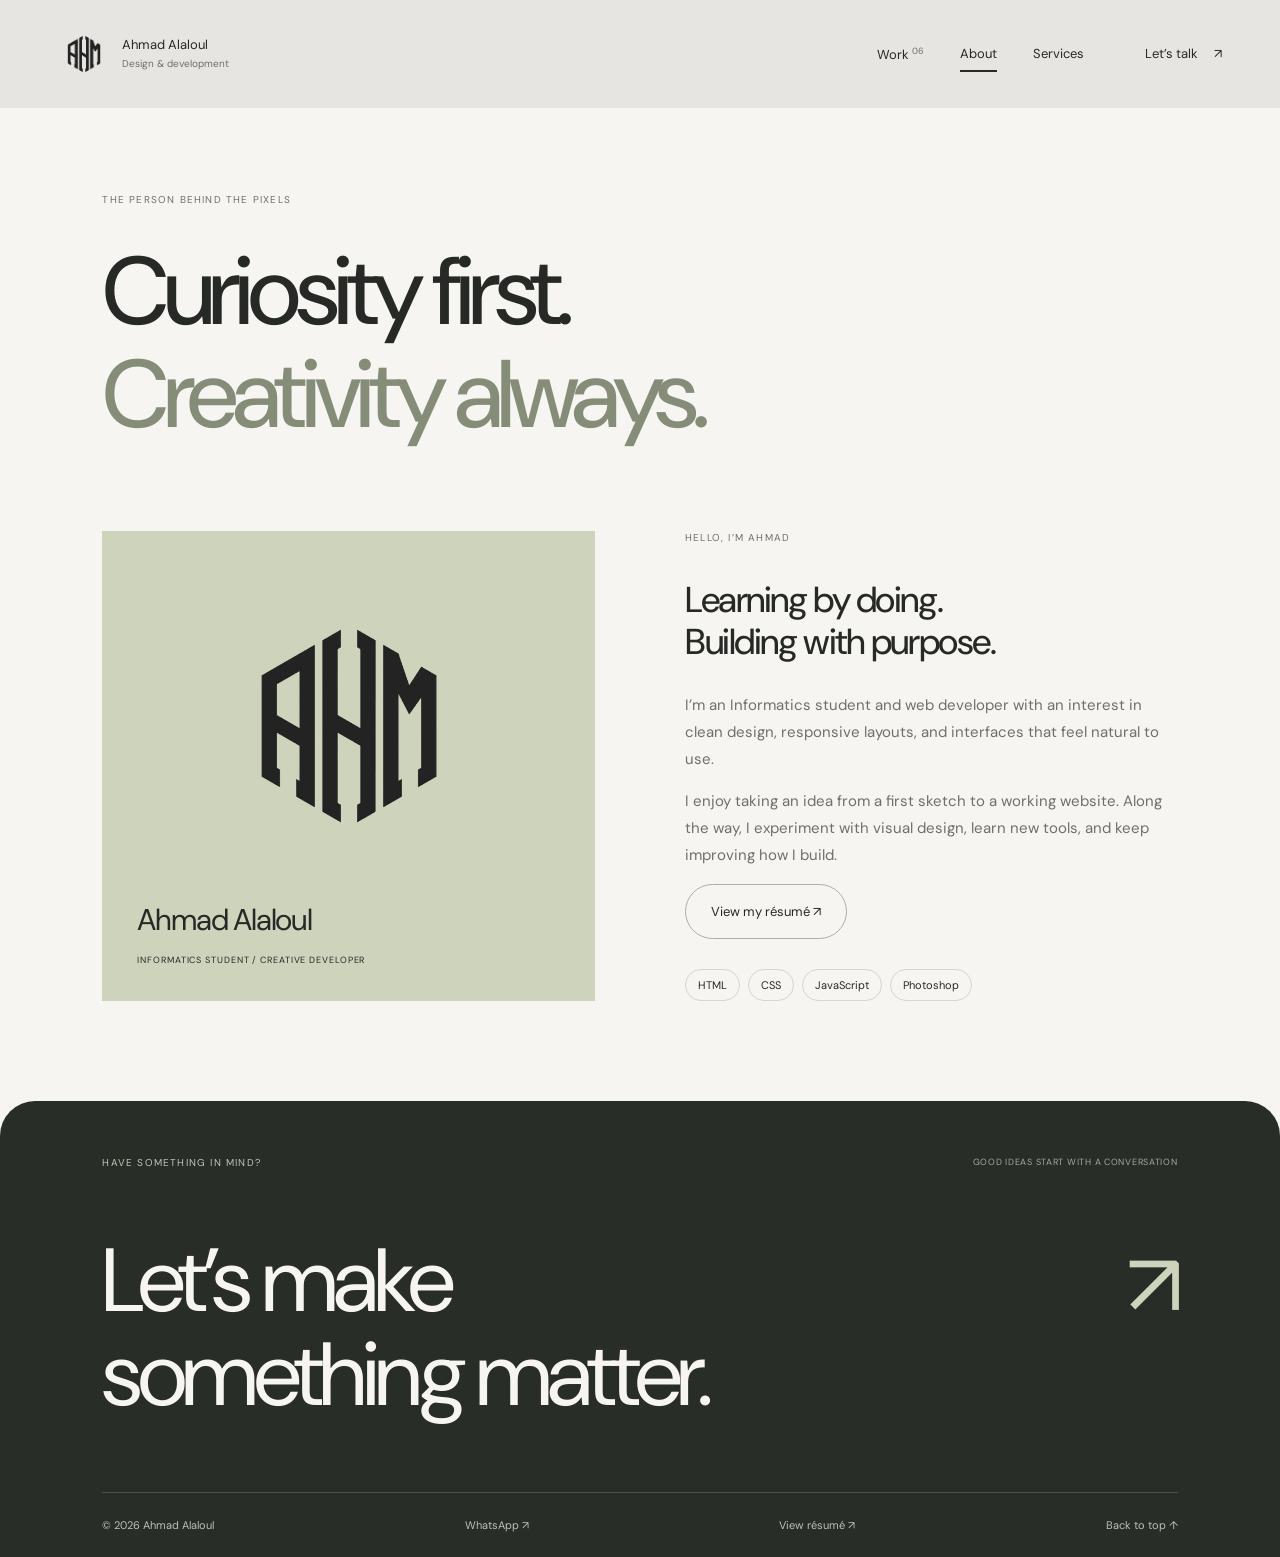
==== commit 686c3aef: "Open live websites directly, compact project grids and add soft blue intro" ====
--- a/about.html
+++ b/about.html
@@ -1 +1 @@
-<!DOCTYPE html><html lang="en"><head><meta charset="UTF-8"><meta name="viewport" content="width=device-width, initial-scale=1"><meta name="description" content="Ahmad Alaloul — Informatics student, web developer and visual thinker. Explore selected work in web and visual design."><meta name="theme-color" content="#e6e5e1"><title>Ahmad Alaloul — About</title><link rel="icon" href="image/ahmad logo.png"><link rel="stylesheet" href="css/style.css?v=20261107-work4"><script src="js/script.js?v=20261107-work4" defer></script></head><body id="top"><a class="skip-link" href="#main">Skip to content</a><header class="header"><a class="brand" href="index.html" aria-label="Ahmad Alaloul home"><img class="brand-logo" width="52" height="52" style="display:block;width:52px;height:52px;object-fit:contain;flex-shrink:0" src="image/ahmad logo.png" alt="Ahmad monogram"><span>Ahmad Alaloul<br><small>Design & development</small></span></a><button class="menu-toggle" aria-expanded="false" aria-controls="navigation">Menu <span>+</span></button><nav id="navigation" aria-label="Main navigation"><a href="portfolio.html">Work <sup>05</sup></a><a href="about.html">About</a><a href="services.html">Services</a><a href="contact.html">Let’s talk <span>↗</span></a></nav></header><main id="main"><section class="page-intro section-pad"><p class="eyebrow">THE PERSON BEHIND THE PIXELS</p><h1>Curiosity first.<br><em>Creativity always.</em></h1></section><section class="about-body section-pad"><div class="identity-panel"><img class="identity-logo" src="image/ahmad logo.png" alt="Ahmad’s personal monogram"><p>Ahmad Alaloul</p><span>INFORMATICS STUDENT / CREATIVE DEVELOPER</span></div><div class="about-copy"><p class="eyebrow">HELLO, I’M AHMAD</p><h2>Learning by doing.<br>Building with purpose.</h2><p>I’m an Informatics student and web developer with an interest in clean design, responsive layouts, and interfaces that feel natural to use.</p><p>I enjoy taking an idea from a first sketch to a working website. Along the way, I experiment with visual design, learn new tools, and keep improving how I build.</p><a class="pill" href="files/CV_AHMAD-ALALOUL-2026.pdf" target="_blank" rel="noopener">View my résumé ↗</a><div class="skill-tags"><span>HTML</span><span>CSS</span><span>JavaScript</span><span>Photoshop</span></div></div></section></main><footer id="contact"><div class="footer-top"><p class="eyebrow">HAVE SOMETHING IN MIND?</p><span>GOOD IDEAS START WITH A CONVERSATION</span></div><a class="contact-title" href="contact.html">Let’s make<br>something matter.<span>↗</span></a><div class="footer-bottom"><span>© <span data-year>2026</span> Ahmad Alaloul</span><a href="https://wa.me/6282296861147" target="_blank" rel="noopener noreferrer">WhatsApp ↗</a><a href="files/CV_AHMAD-ALALOUL-2026.pdf" target="_blank" rel="noopener">View résumé ↗</a><a href="#top">Back to top ↑</a></div></footer></body></html>+<!DOCTYPE html><html lang="en"><head><meta charset="UTF-8"><meta name="viewport" content="width=device-width, initial-scale=1"><meta name="description" content="Ahmad Alaloul — Informatics student, web developer and visual thinker. Explore selected work in web and visual design."><meta name="theme-color" content="#e6e5e1"><title>Ahmad Alaloul — About</title><link rel="icon" href="image/ahmad logo.png"><link rel="stylesheet" href="css/style.css?v=20261107-grid5"><script src="js/script.js?v=20261107-work4" defer></script></head><body id="top"><a class="skip-link" href="#main">Skip to content</a><header class="header"><a class="brand" href="index.html" aria-label="Ahmad Alaloul home"><img class="brand-logo" width="52" height="52" style="display:block;width:52px;height:52px;object-fit:contain;flex-shrink:0" src="image/ahmad logo.png" alt="Ahmad monogram"><span>Ahmad Alaloul<br><small>Design & development</small></span></a><button class="menu-toggle" aria-expanded="false" aria-controls="navigation">Menu <span>+</span></button><nav id="navigation" aria-label="Main navigation"><a href="portfolio.html">Work <sup>06</sup></a><a href="about.html">About</a><a href="services.html">Services</a><a href="contact.html">Let’s talk <span>↗</span></a></nav></header><main id="main"><section class="page-intro section-pad"><p class="eyebrow">THE PERSON BEHIND THE PIXELS</p><h1>Curiosity first.<br><em>Creativity always.</em></h1></section><section class="about-body section-pad"><div class="identity-panel"><img class="identity-logo" src="image/ahmad logo.png" alt="Ahmad’s personal monogram"><p>Ahmad Alaloul</p><span>INFORMATICS STUDENT / CREATIVE DEVELOPER</span></div><div class="about-copy"><p class="eyebrow">HELLO, I’M AHMAD</p><h2>Learning by doing.<br>Building with purpose.</h2><p>I’m an Informatics student and web developer with an interest in clean design, responsive layouts, and interfaces that feel natural to use.</p><p>I enjoy taking an idea from a first sketch to a working website. Along the way, I experiment with visual design, learn new tools, and keep improving how I build.</p><a class="pill" href="files/CV_AHMAD-ALALOUL-2026.pdf" target="_blank" rel="noopener">View my résumé ↗</a><div class="skill-tags"><span>HTML</span><span>CSS</span><span>JavaScript</span><span>Photoshop</span></div></div></section></main><footer id="contact"><div class="footer-top"><p class="eyebrow">HAVE SOMETHING IN MIND?</p><span>GOOD IDEAS START WITH A CONVERSATION</span></div><a class="contact-title" href="contact.html">Let’s make<br>something matter.<span>↗</span></a><div class="footer-bottom"><span>© <span data-year>2026</span> Ahmad Alaloul</span><a href="https://wa.me/6282296861147" target="_blank" rel="noopener noreferrer">WhatsApp ↗</a><a href="files/CV_AHMAD-ALALOUL-2026.pdf" target="_blank" rel="noopener">View résumé ↗</a><a href="#top">Back to top ↑</a></div></footer></body></html>
--- a/css/style.css
+++ b/css/style.css
@@ -7,3 +7,6 @@
 /* Website portfolio and motion */
 .name-wrap h1{font-size:clamp(60px,12.3vw,230px)}
 .website-work{padding-bottom:45px}.website-grid{display:grid;grid-template-columns:1fr 1fr;gap:30px}.website-card{min-width:0}.website-visual{position:relative;display:block;aspect-ratio:1.23;overflow:hidden;background:#49392e;color:#fff}.store-project .website-visual{background:#3c4338}.website-visual>img{display:block;width:100%;height:100%;object-fit:cover;transition:transform .8s cubic-bezier(.2,.7,.2,1);opacity:.72}.website-visual:after{content:"";position:absolute;inset:0;background:linear-gradient(transparent 20%,rgba(15,18,13,.64));pointer-events:none}.website-visual:hover>img{transform:scale(1.06)}.website-badge{position:absolute;top:25px;left:25px;font-size:9px;letter-spacing:.15em;z-index:1}.website-overlay{position:absolute;left:30px;right:25px;bottom:90px;z-index:1;display:grid;gap:10px}.website-overlay>span{font-size:clamp(28px,3.4vw,52px);letter-spacing:-.04em}.wedding-project .website-overlay>span{font-family:Georgia,serif;font-style:italic}.website-overlay small{font-size:12px;color:#eee4d3}.website-visual .project-view{z-index:1;color:var(--ink);left:30px;right:auto;bottom:25px}.website-details{padding:25px 0;border-bottom:1px solid var(--line)}.website-details h3{font-size:26px;font-weight:450;letter-spacing:-.04em;margin-bottom:12px}.website-details h3>span{font-size:18px;display:inline-block;margin-left:10px}.website-details p{font-size:13px;color:var(--muted);line-height:1.8;max-width:420px}.website-details .skill-tags{margin-top:18px}.source-link{display:inline-block;font-size:12px;margin-top:22px;border-bottom:1px solid var(--line);padding-bottom:8px}.hero-monogram.hero-own-logo{animation:logo-arrive 1.1s cubic-bezier(.2,.7,.2,1) both}.name-wrap{overflow:hidden}.name-wrap h1{animation:name-arrive 1.1s cubic-bezier(.2,.7,.2,1) both}.hero-intro{animation:soft-arrive .9s .1s both}.hero-bottom a span{display:inline-block;animation:arrow-drift 2.5s ease-in-out infinite}.reveal-ready{opacity:0;transform:translateY(28px);transition:opacity .75s ease,transform .75s cubic-bezier(.2,.7,.2,1)}.reveal-ready.is-visible{opacity:1;transform:none}.project-view,.pill{transition:background .25s,transform .25s}.project:hover .project-view,.website-visual:hover .project-view{transform:translateY(-4px)}@keyframes name-arrive{from{transform:translateY(105%);opacity:0}to{transform:translateY(0);opacity:1}}@keyframes logo-arrive{from{opacity:0;transform:translateY(20px) scale(.94)}to{opacity:1;transform:translateY(0) scale(1)}}@keyframes soft-arrive{from{opacity:0;transform:translateY(15px)}to{opacity:1;transform:translateY(0)}}@keyframes arrow-drift{0%,100%{transform:translateY(0)}50%{transform:translateY(5px)}}@media(max-width:760px){.name-wrap h1{font-size:12vw}.website-grid{grid-template-columns:1fr;gap:40px}.website-work{padding-bottom:20px}.website-visual{aspect-ratio:1.15}.website-overlay>span{font-size:38px}.website-overlay{left:22px}.website-badge{left:22px}.website-visual .project-view{left:22px}}@media(prefers-reduced-motion:reduce){.reveal-ready{opacity:1;transform:none}.hero-monogram.hero-own-logo,.name-wrap h1,.hero-intro,.hero-bottom a span{animation:none!important}}
+
+/* Compact projects and sky-blue introduction */
+.hero-intro{position:relative;isolation:isolate}.hero-intro:before{content:"";position:absolute;z-index:-1;inset:-35px -30px -25px -45px;background:radial-gradient(ellipse at 40% 50%,rgba(160,211,240,.48),rgba(191,224,243,.15) 52%,transparent 72%);pointer-events:none}.intro-blue{color:#276480}.intro-blue-soft{color:#39738f}.intro-blue-dark{color:#344e5d}.website-grid{grid-template-columns:repeat(3,minmax(0,1fr));gap:24px}.website-visual{aspect-ratio:1.5}.website-badge{font-size:8px;left:18px;top:18px}.website-overlay{left:18px;right:18px;bottom:68px;gap:7px}.website-overlay>span{font-size:clamp(24px,2.5vw,38px)}.website-overlay small{font-size:10px}.website-visual .project-view{left:18px;bottom:17px;font-size:10px;padding:10px 13px}.website-details{padding:19px 0}.website-details h3{font-size:23px}.website-details h3>span{font-size:14px;margin-left:5px}.website-details p{font-size:12px}.website-details .skill-tags{gap:5px;margin-top:14px}.website-details .skill-tags span{font-size:9px;padding:6px 9px}.source-link{margin-top:16px;font-size:11px}.project-grid{grid-template-columns:repeat(3,minmax(0,1fr));gap:24px}.project:first-child{grid-column:auto}.project-image,.project:first-child .project-image{aspect-ratio:1.35;padding:18px}.project-caption{align-items:start;flex-direction:column;gap:9px;padding:17px 0}.project-caption h3{font-size:20px}.project-caption>span{display:flex;justify-content:space-between;width:100%;font-size:10px}.project-view{font-size:10px;padding:10px 13px;right:12px;bottom:12px}.portfolio-preview.website-visual{background:#c8dce3;color:#263e4a;display:flex;align-items:center;padding:38px 22px}.portfolio-preview:after{display:none}.portfolio-preview-name{font-size:clamp(28px,3.3vw,49px);letter-spacing:-.065em;line-height:.95}.portfolio-preview-name>span{position:absolute;right:20px;top:35%;font-size:35px}.portfolio-preview .website-badge{color:#3b5d6a}@media(min-width:761px) and (max-width:1050px){.section-pad{padding-left:5%;padding-right:5%}.website-overlay>span{font-size:25px}.website-overlay small{display:none}.website-details h3{font-size:20px}.website-details h3>span{display:block;margin:5px 0 0}.website-visual{aspect-ratio:1.3}}@media(max-width:760px){.website-grid,.project-grid{grid-template-columns:repeat(2,minmax(0,1fr));gap:28px 16px}.website-visual{aspect-ratio:1.15}.website-overlay>span{font-size:24px}.website-overlay small{display:none}.website-badge{font-size:7px;left:12px;top:12px;letter-spacing:.07em}.website-overlay{left:12px;bottom:65px}.website-visual .project-view{left:12px;font-size:9px;padding:9px}.website-details h3{font-size:20px}.website-details h3>span{display:block;margin:5px 0}.portfolio-preview.website-visual{padding:40px 15px}.portfolio-preview-name{font-size:30px}.portfolio-preview-name>span{font-size:24px;right:10px}.project-image,.project:first-child .project-image{padding:12px;aspect-ratio:1.2}.project-caption h3{font-size:18px}.project-caption>span{font-size:9px}.project-view{font-size:9px;padding:8px}.hero-intro:before{inset:-15px -10px -15px -20px}}@media(max-width:480px){.website-grid,.project-grid{grid-template-columns:1fr}.website-visual{aspect-ratio:1.65}.website-overlay>span{font-size:34px}.website-details h3>span{display:inline-block;margin-left:7px}.project-image,.project:first-child .project-image{aspect-ratio:1.6;padding:20px}.portfolio-preview-name{font-size:46px}}
